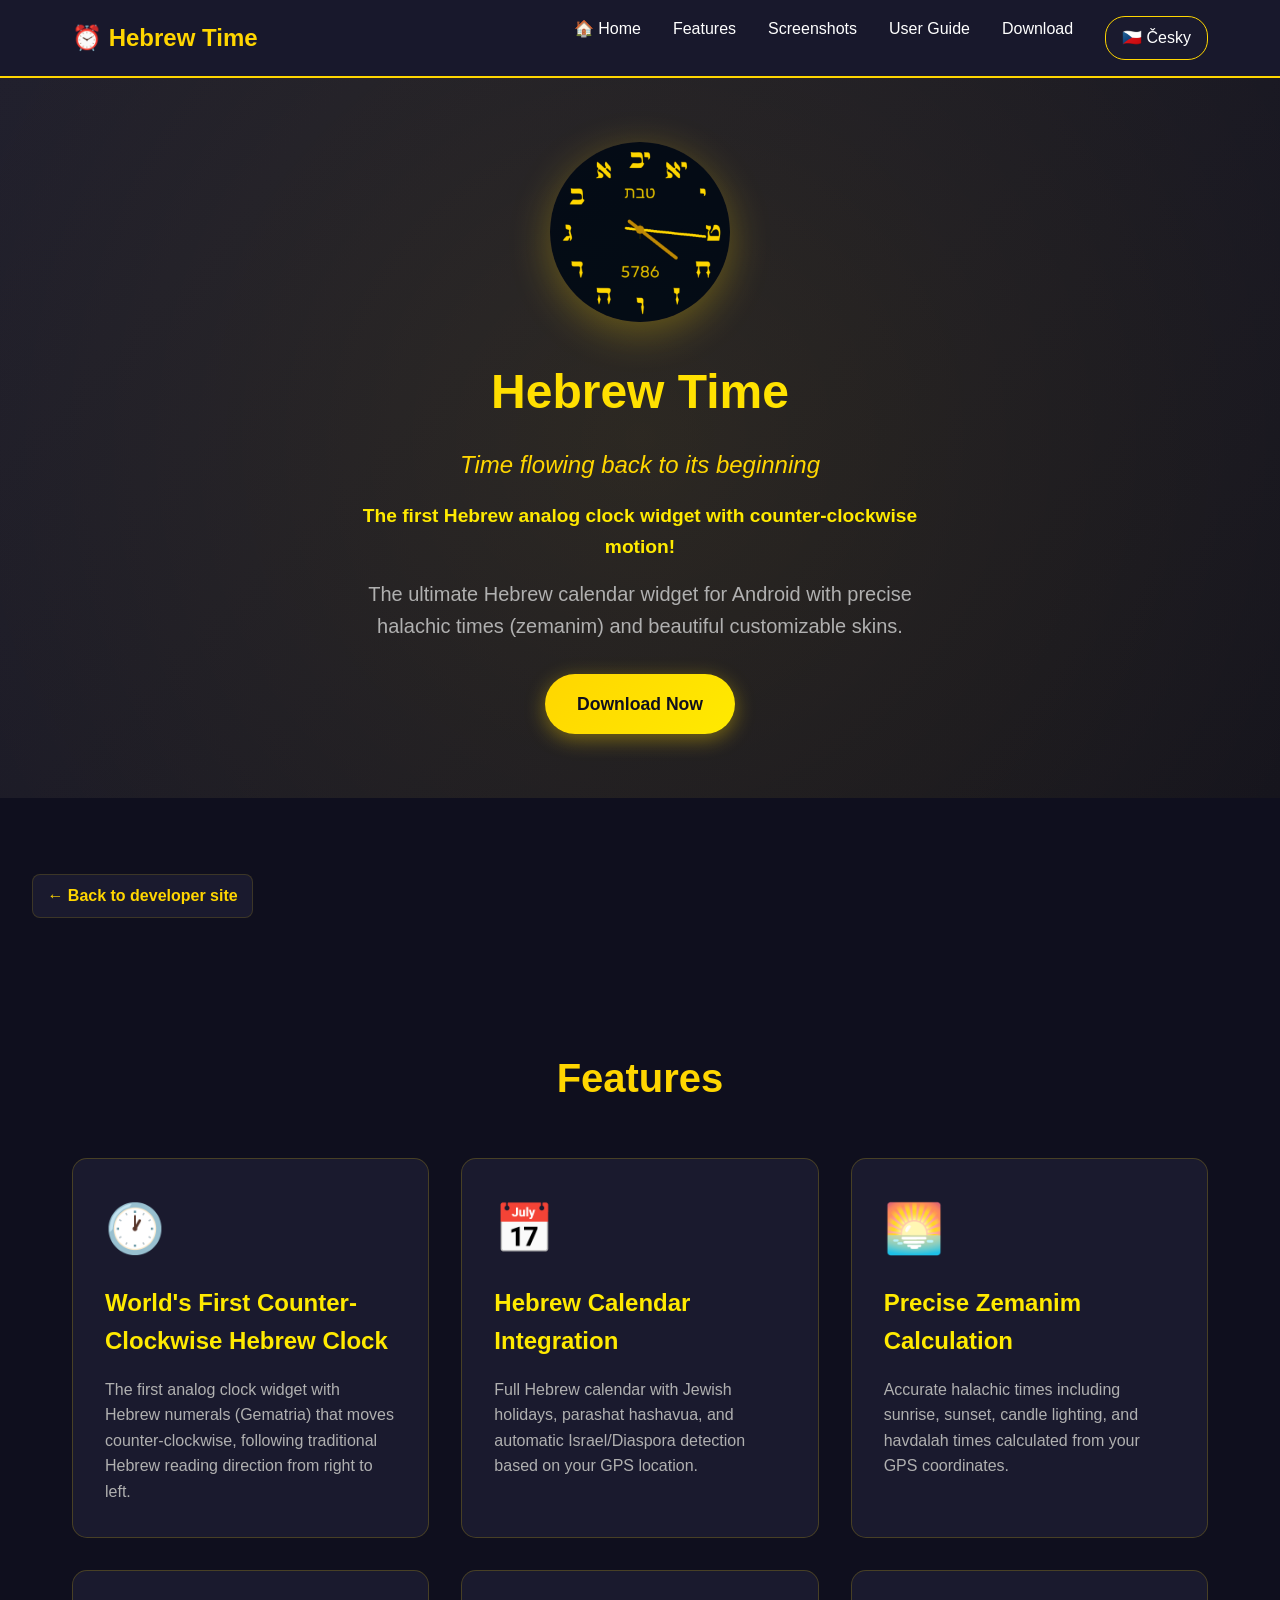
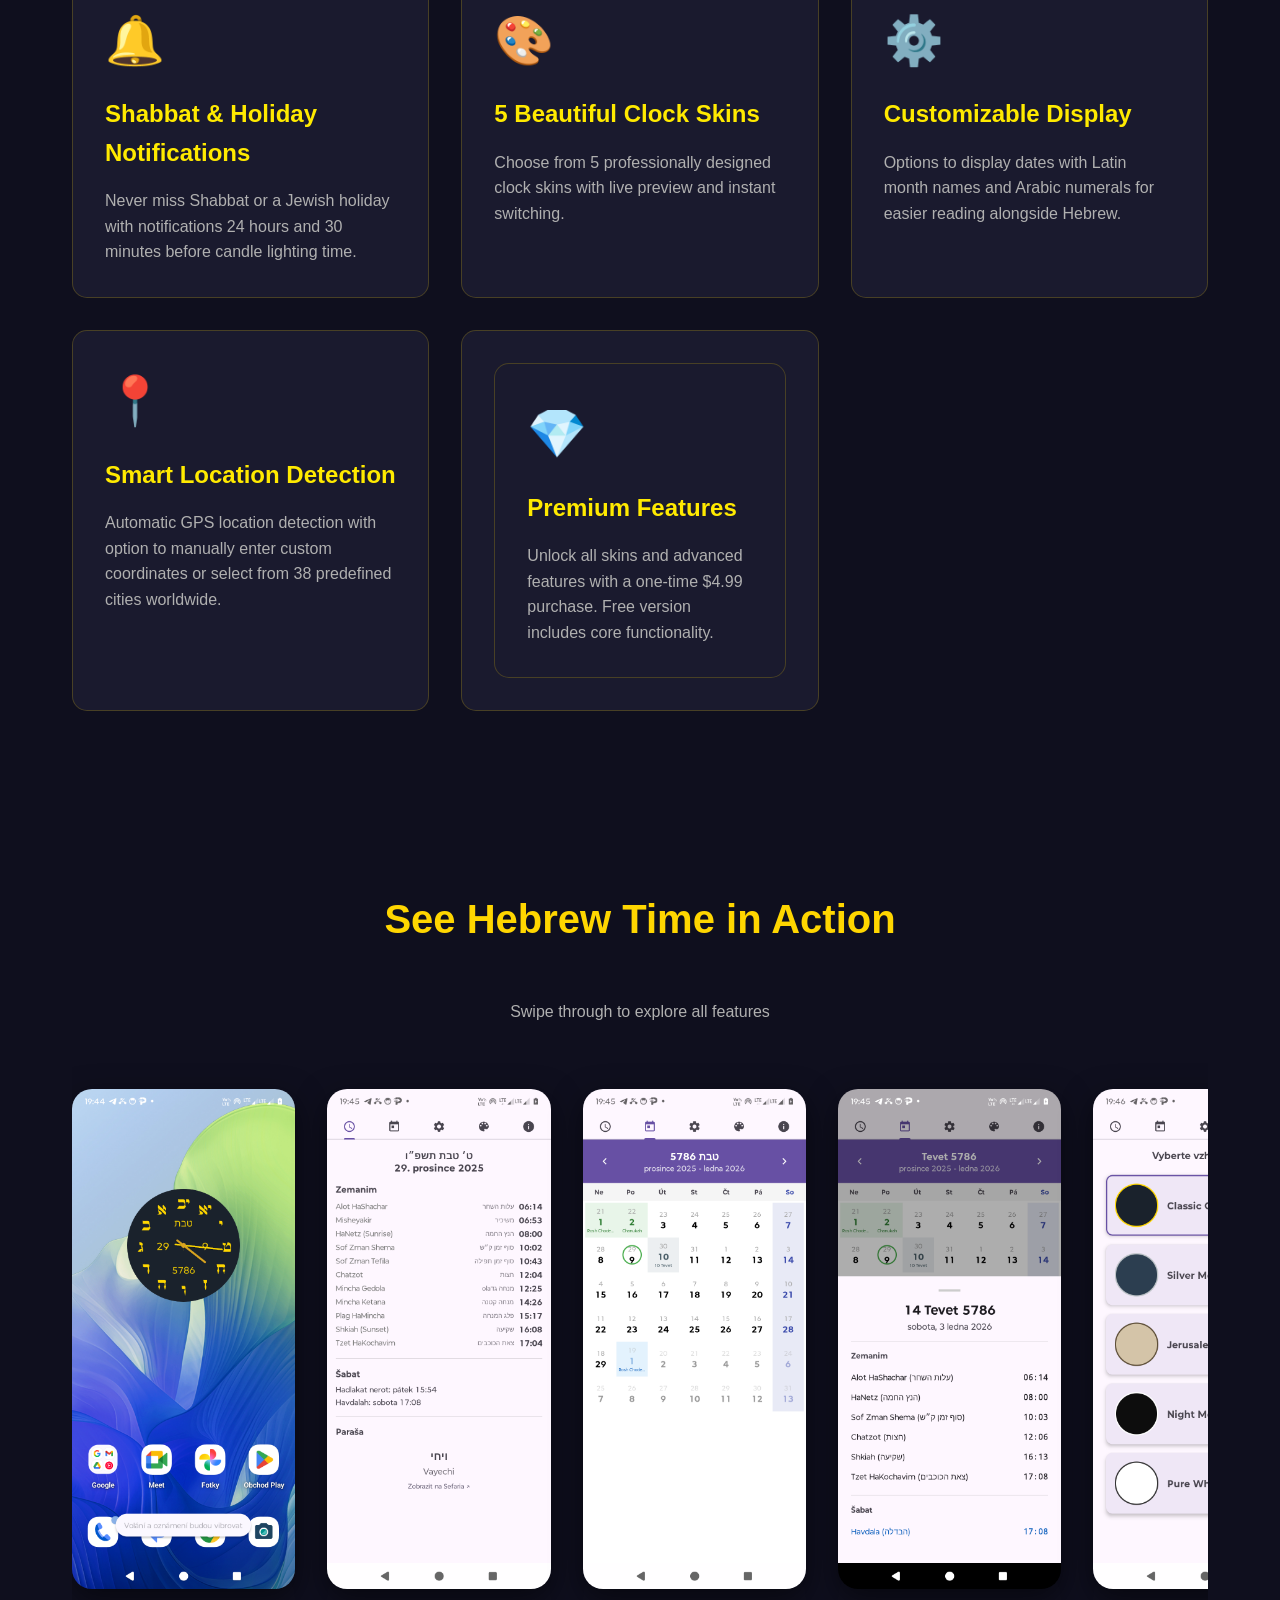
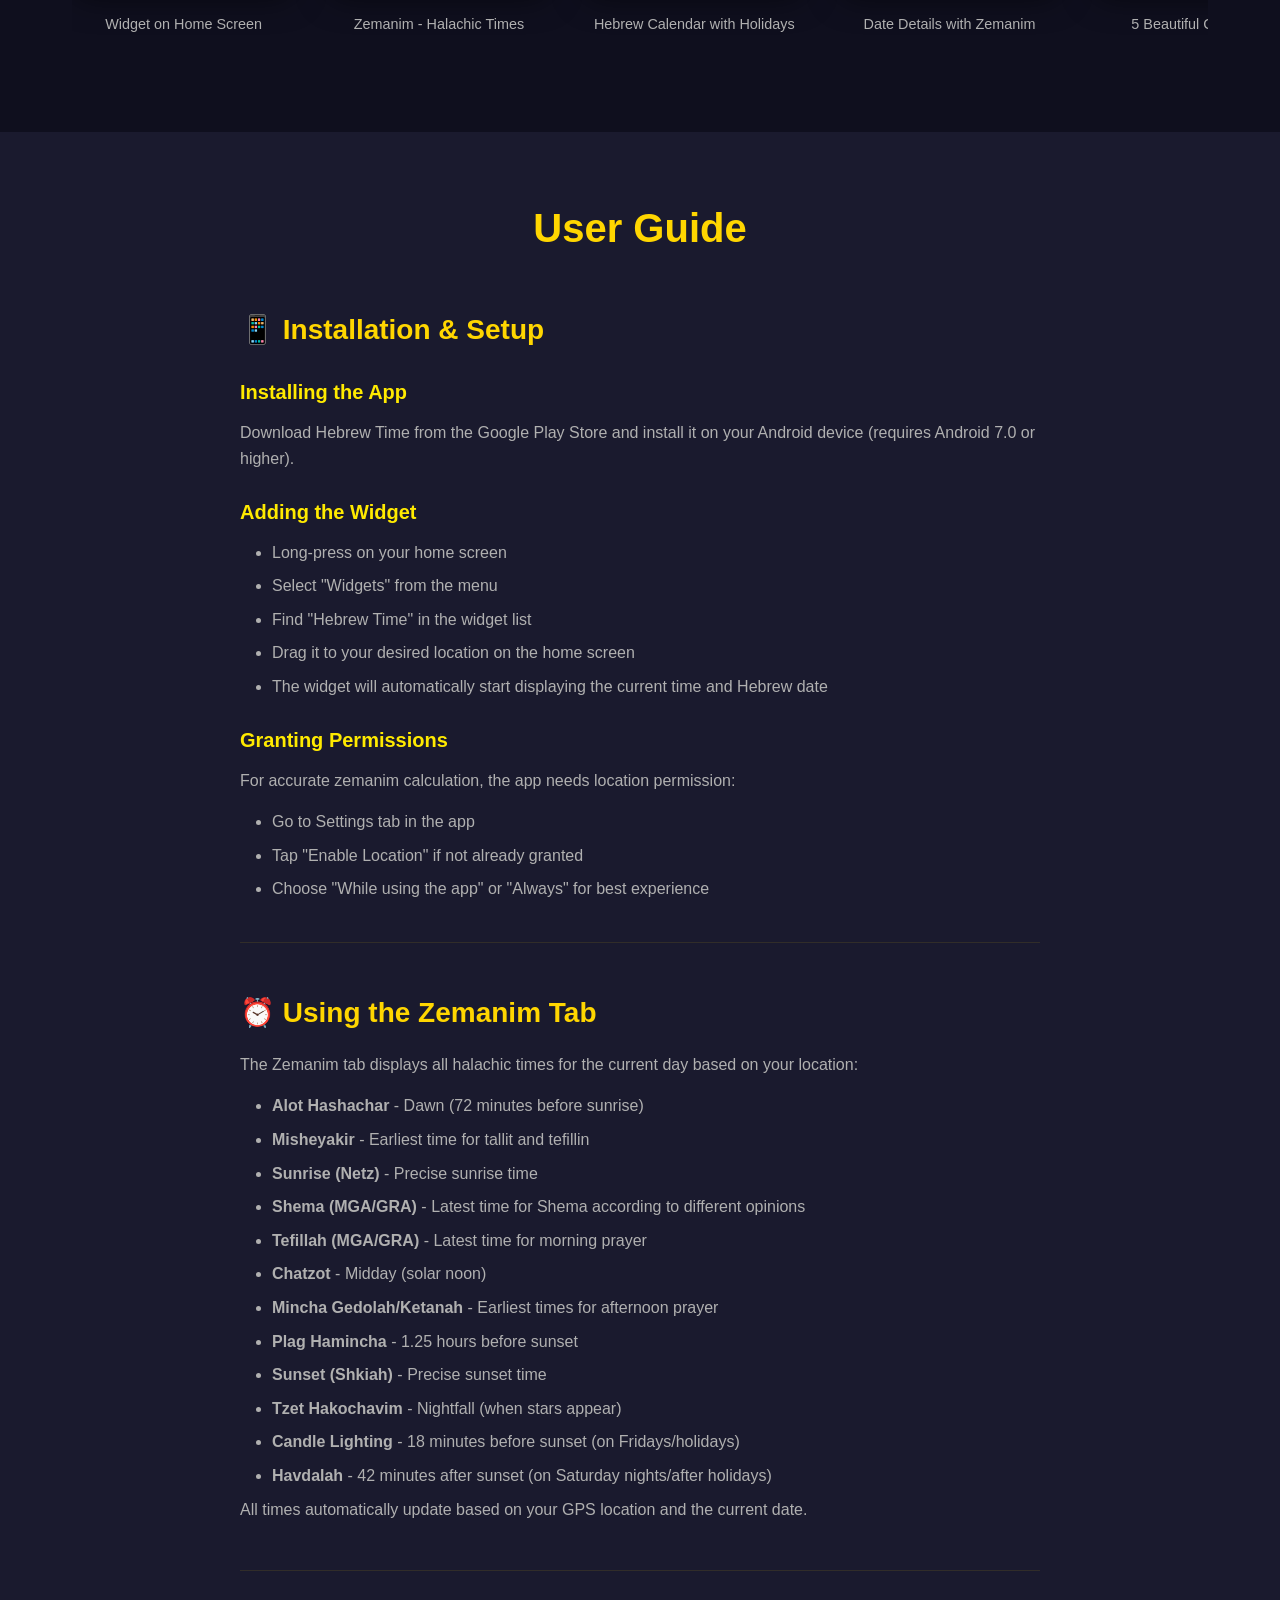
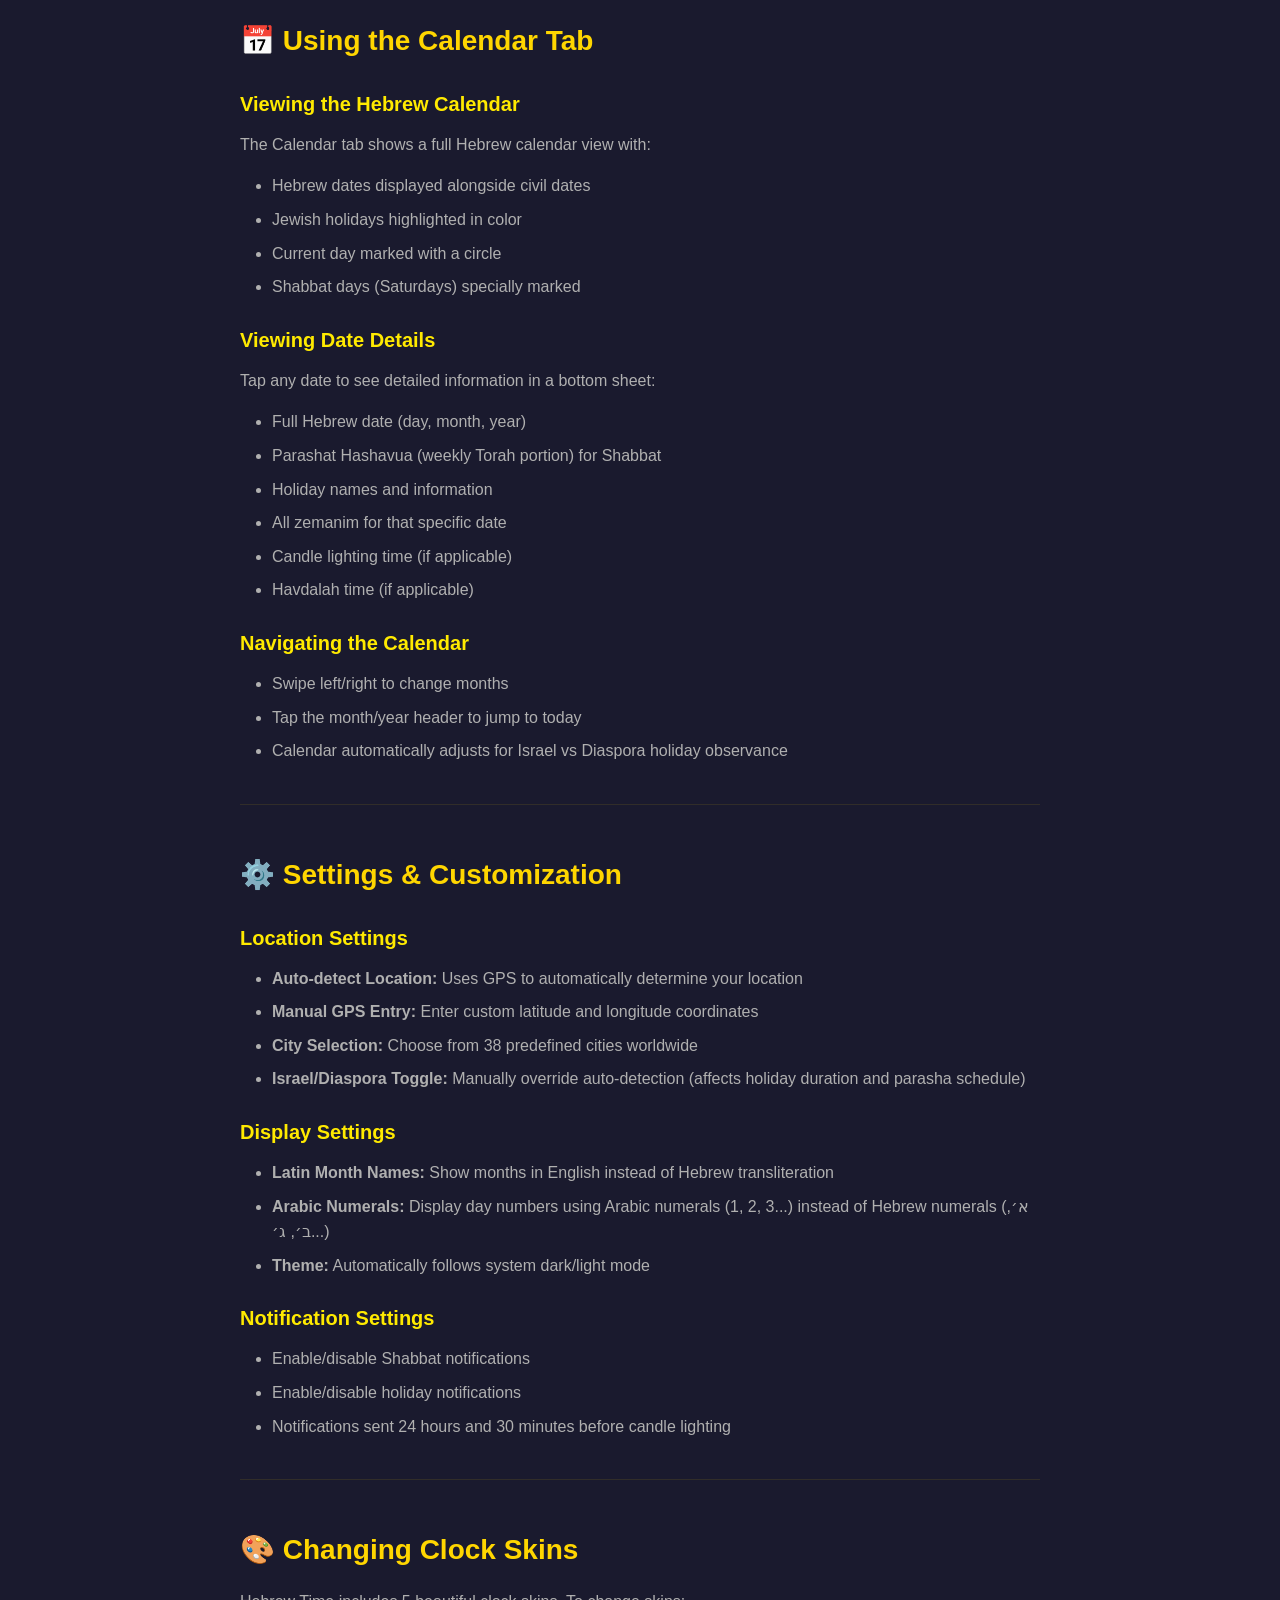
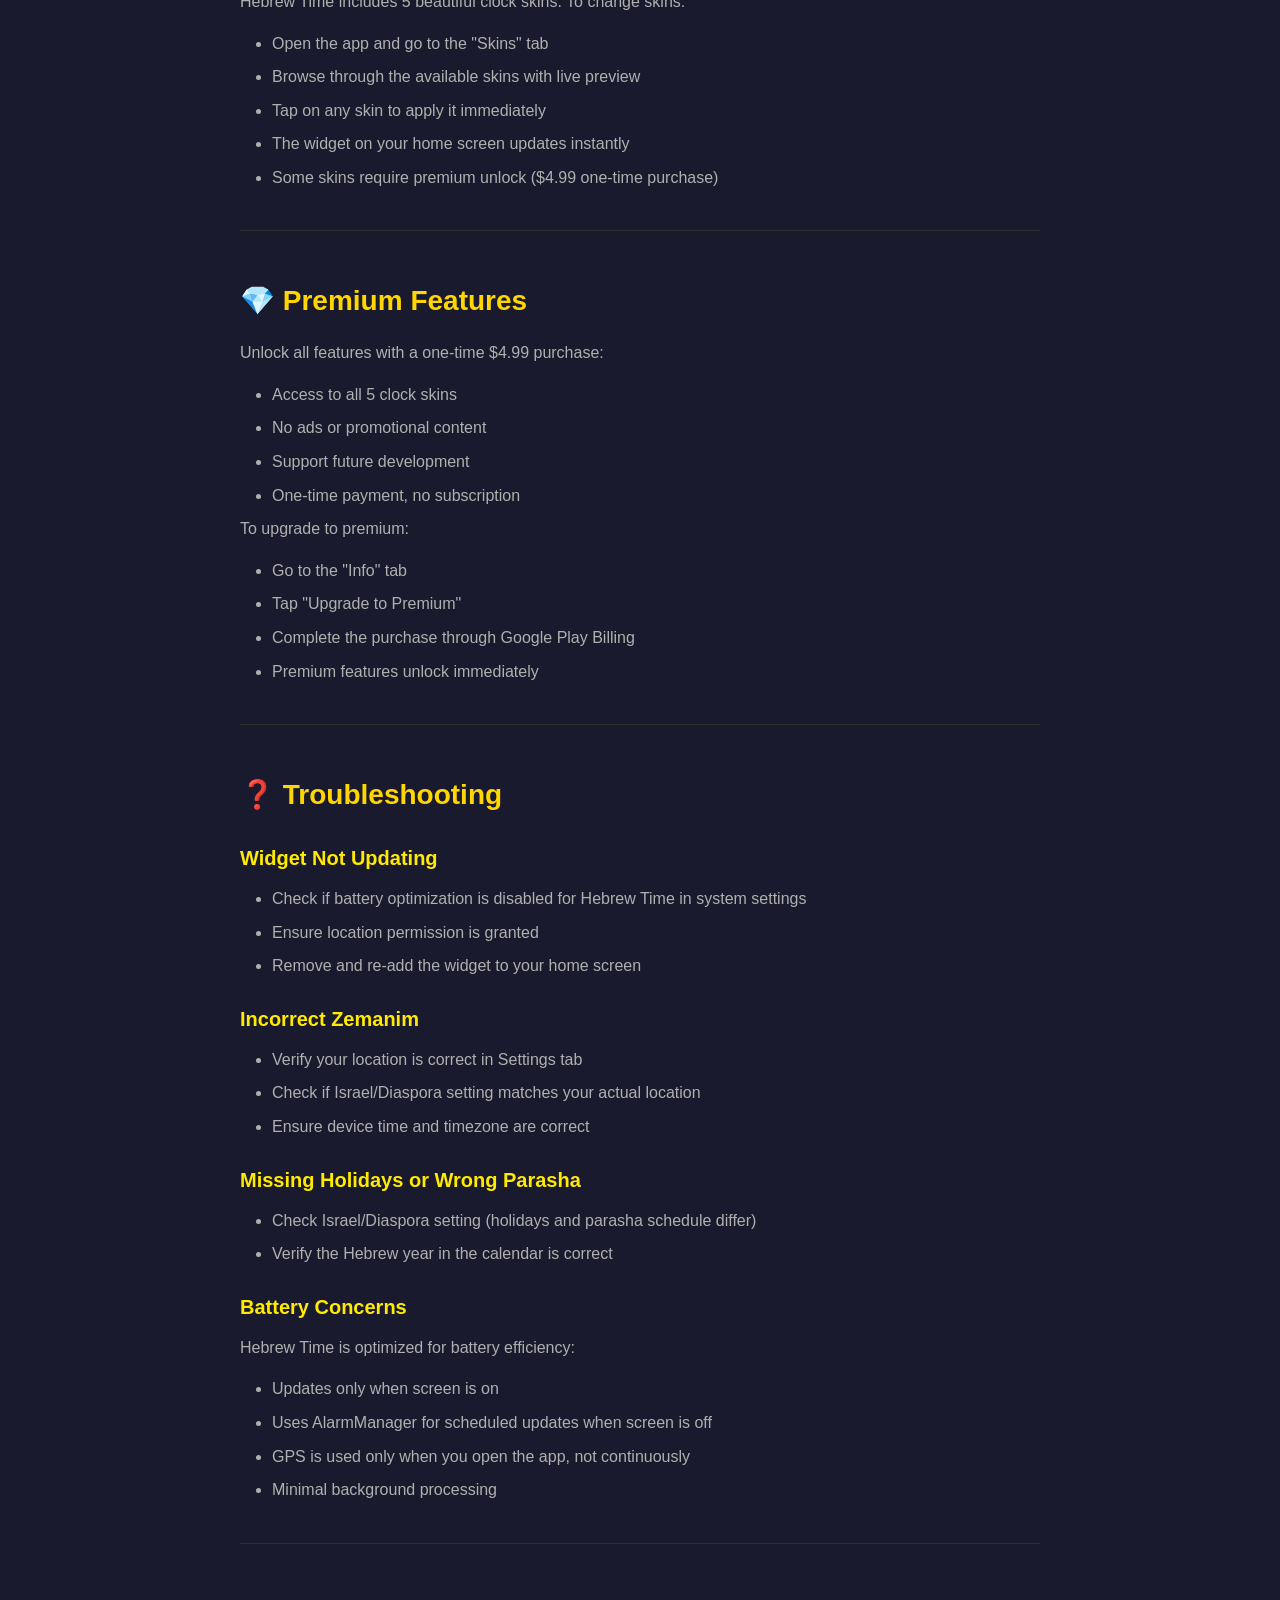
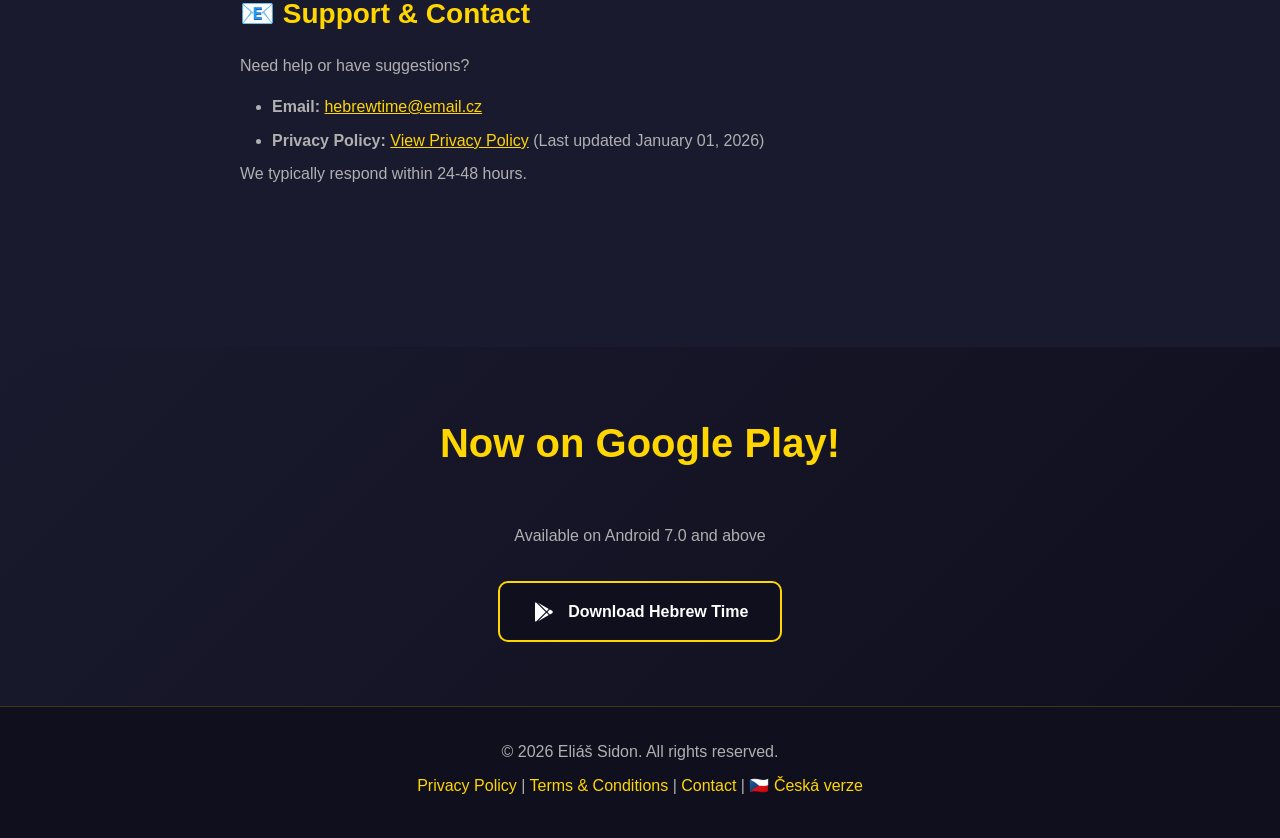
==== public/index.html @ 2c950325 "Přidána hlavní složka se stránkami a .gitignore a pročištěny soubory" ====
<!DOCTYPE html>
<html lang="en">

<head>
    <meta charset="UTF-8">
    <meta name="viewport" content="width=device-width, initial-scale=1.0">
    <meta name="description"
        content="Hebrew Time - An innovative Android widget with Hebrew calendar, analog clock with Hebrew numerals, and precise halachic times (zemanim)">
    <meta name="keywords"
        content="Hebrew calendar, Jewish calendar, zemanim, halachic times, Hebrew widget, Android, Shabbat times">
    <meta name="author" content="Eliáš Sidon">
    <title>Hebrew Time - Hebrew Calendar Widget for Android</title>
    <style>
        * {
            margin: 0;
            padding: 0;
            box-sizing: border-box;
        }

        :root {
            --primary-color: #FFD600;
            --secondary-color: #FFEA00;
            --dark-bg: #1a1a2e;
            --darker-bg: #0f0f1e;
            --text-light: #ffffff;
            --text-gray: #b0b0b0;
            --accent-blue: #4169E1;
        }

        body {
            font-family: -apple-system, BlinkMacSystemFont, 'Segoe UI', Roboto, Oxygen, Ubuntu, Cantarell, sans-serif;
            line-height: 1.6;
            color: var(--text-light);
            background: var(--darker-bg);
        }

        /* Navigation */
        nav {
            background: rgba(26, 26, 46, 0.95);
            backdrop-filter: blur(10px);
            padding: 1rem 2rem;
            position: sticky;
            top: 0;
            z-index: 100;
            border-bottom: 2px solid var(--primary-color);
        }

        nav .container {
            max-width: 1200px;
            margin: 0 auto;
            display: flex;
            justify-content: space-between;
            align-items: center;
        }

        nav .logo {
            font-size: 1.5rem;
            font-weight: bold;
            color: var(--primary-color);
        }

        nav .nav-links {
            display: flex;
            gap: 2rem;
            list-style: none;
        }

        nav a {
            color: var(--text-light);
            text-decoration: none;
            transition: color 0.3s;
        }

        nav a:hover {
            color: var(--primary-color);
        }

        /* Language Switcher */
        .lang-switch {
            background: var(--dark-bg);
            padding: 0.5rem 1rem;
            border-radius: 20px;
            border: 1px solid var(--primary-color);
        }

        /* Hero Section */
        .hero {
            background: linear-gradient(135deg, var(--dark-bg) 0%, var(--darker-bg) 100%);
            padding: 4rem 2rem;
            text-align: center;
            position: relative;
            overflow: hidden;
        }

        .hero::before {
            content: '';
            position: absolute;
            top: -50%;
            left: -50%;
            width: 200%;
            height: 200%;
            background: radial-gradient(circle, rgba(255, 214, 0, 0.1) 0%, transparent 70%);
            animation: rotate 20s linear infinite;
        }

        @keyframes rotate {
            from {
                transform: rotate(0deg);
            }

            to {
                transform: rotate(360deg);
            }
        }

        .hero .container {
            max-width: 1200px;
            margin: 0 auto;
            position: relative;
            z-index: 1;
        }

        .hero-icon {
            width: 180px;
            height: 180px;
            margin: 0 auto 2rem;
            border-radius: 50%;
            overflow: hidden;
            box-shadow: 0 10px 40px rgba(255, 214, 0, 0.3);
        }

        .hero-icon img {
            width: 100%;
            height: 100%;
            object-fit: cover;
        }

        .hero h1 {
            font-size: 3rem;
            margin-bottom: 1rem;
            background: linear-gradient(135deg, var(--primary-color), var(--secondary-color));
            -webkit-background-clip: text;
            -webkit-text-fill-color: transparent;
            background-clip: text;
        }

        .hero p {
            font-size: 1.25rem;
            color: var(--text-gray);
            margin-bottom: 2rem;
            max-width: 600px;
            margin-left: auto;
            margin-right: auto;
        }

        .cta-button {
            display: inline-block;
            background: linear-gradient(135deg, var(--primary-color), var(--secondary-color));
            color: var(--darker-bg);
            padding: 1rem 2rem;
            border-radius: 50px;
            text-decoration: none;
            font-weight: bold;
            font-size: 1.1rem;
            transition: transform 0.3s, box-shadow 0.3s;
            box-shadow: 0 5px 20px rgba(255, 214, 0, 0.4);
        }

        .back-link {
            display: inline-block;
            margin-top: 0.75rem;
            padding: 0.5rem 0.9rem;
            background: var(--dark-bg);
            color: var(--primary-color);
            border: 1px solid rgba(255,214,0,0.15);
            border-radius: 8px;
            text-decoration: none;
            font-weight: 600;
            transition: background-color 0.15s ease, transform 0.12s ease;
        }

        .back-link:hover {
            background: rgba(255,214,0,0.06);
            transform: translateY(-2px);
        }

        .cta-button:hover {
            transform: translateY(-2px);
            box-shadow: 0 8px 30px rgba(255, 214, 0, 0.6);
        }

        /* Container */
        .container {
            max-width: 1200px;
            margin: 0 auto;
            padding: 0 2rem;
        }

        /* Section */
        section {
            padding: 4rem 2rem;
        }

        section h2 {
            font-size: 2.5rem;
            text-align: center;
            margin-bottom: 3rem;
            color: var(--primary-color);
        }

        /* Features Grid */
        .features-grid {
            display: grid;
            grid-template-columns: repeat(auto-fit, minmax(300px, 1fr));
            gap: 2rem;
            margin-bottom: 3rem;
        }

        .feature-card {
            background: var(--dark-bg);
            padding: 2rem;
            border-radius: 15px;
            border: 1px solid rgba(255, 214, 0, 0.2);
            transition: transform 0.3s, box-shadow 0.3s;
        }

        .feature-card:hover {
            transform: translateY(-5px);
            box-shadow: 0 10px 30px rgba(255, 214, 0, 0.2);
        }

        .feature-icon {
            font-size: 3rem;
            margin-bottom: 1rem;
        }

        .feature-card h3 {
            font-size: 1.5rem;
            margin-bottom: 1rem;
            color: var(--secondary-color);
        }

        .feature-card p {
            color: var(--text-gray);
        }

        /* User Guide Section */
        .guide-section {
            background: var(--dark-bg);
        }

        .guide-content {
            max-width: 800px;
            margin: 0 auto;
        }

        .guide-item {
            margin-bottom: 3rem;
            padding-bottom: 2rem;
            border-bottom: 1px solid rgba(255, 214, 0, 0.1);
        }

        .guide-item:last-child {
            border-bottom: none;
        }

        .guide-item h3 {
            font-size: 1.75rem;
            margin-bottom: 1rem;
            color: var(--primary-color);
        }

        .guide-item h4 {
            font-size: 1.25rem;
            margin: 1.5rem 0 0.75rem;
            color: var(--secondary-color);
        }

        .guide-item p {
            color: var(--text-gray);
            margin-bottom: 1rem;
        }

        .guide-item ul {
            margin-left: 2rem;
            color: var(--text-gray);
        }

        .guide-item ul li {
            margin-bottom: 0.5rem;
        }

        .guide-item code {
            background: var(--darker-bg);
            padding: 0.2rem 0.5rem;
            border-radius: 5px;
            color: var(--secondary-color);
            font-family: 'Courier New', monospace;
        }

        /* Download Section */
        .download-section {
            background: linear-gradient(135deg, var(--dark-bg) 0%, var(--darker-bg) 100%);
            text-align: center;
        }

        .download-badges {
            display: flex;
            justify-content: center;
            gap: 1rem;
            flex-wrap: wrap;
        }

        .badge {
            display: inline-block;
            padding: 1rem 2rem;
            background: var(--darker-bg);
            border: 2px solid var(--primary-color);
            border-radius: 10px;
            color: var(--text-light);
            text-decoration: none;
            transition: all 0.3s;
            font-weight: bold;
        }

        .badge:hover {
            background: var(--primary-color);
            color: var(--darker-bg);
        }

        /* Footer */
        footer {
            background: var(--darker-bg);
            padding: 2rem;
            text-align: center;
            border-top: 1px solid rgba(255, 214, 0, 0.2);
        }

        footer p {
            color: var(--text-gray);
            margin-bottom: 0.5rem;
        }

        footer a {
            color: var(--primary-color);
            text-decoration: none;
        }

        footer a:hover {
            text-decoration: underline;
        }

        /* Screenshots Section */
        .screenshots-section {
            background: var(--darker-bg);
        }

        .screenshots-container {
            display: flex;
            overflow-x: auto;
            gap: 2rem;
            padding: 2rem 0;
            scroll-snap-type: x mandatory;
            -webkit-overflow-scrolling: touch;
            scrollbar-width: thin;
            scrollbar-color: var(--primary-color) var(--dark-bg);
        }

        .screenshots-container::-webkit-scrollbar {
            height: 8px;
        }

        .screenshots-container::-webkit-scrollbar-track {
            background: var(--dark-bg);
            border-radius: 10px;
        }

        .screenshots-container::-webkit-scrollbar-thumb {
            background: var(--primary-color);
            border-radius: 10px;
        }

        .screenshot-item {
            flex: 0 0 auto;
            scroll-snap-align: center;
            text-align: center;
        }

        .screenshot-item img {
            height: 500px;
            width: auto;
            border-radius: 20px;
            box-shadow: 0 10px 30px rgba(0, 0, 0, 0.5);
            transition: transform 0.3s;
        }

        .screenshot-item img:hover {
            transform: scale(1.05);
        }

        .screenshot-caption {
            margin-top: 1rem;
            color: var(--text-gray);
            font-size: 0.9rem;
        }

        /* Mobile Menu */
        .mobile-menu-toggle {
            display: none;
            background: none;
            border: none;
            color: var(--text-light);
            font-size: 1.5rem;
            cursor: pointer;
            padding: 0.5rem;
        }

        .mobile-menu-toggle:hover {
            color: var(--primary-color);
        }

        /* Responsive */
        @media (max-width: 968px) {
            nav .container {
                flex-wrap: wrap;
            }

            nav .nav-links {
                display: none;
                width: 100%;
                flex-direction: column;
                gap: 0.5rem;
                padding: 1rem 0;
                text-align: center;
            }

            nav .nav-links.active {
                display: flex;
            }

            .mobile-menu-toggle {
                display: block;
            }

            .lang-switch {
                margin-left: auto;
            }
        }

        @media (max-width: 768px) {
            nav {
                padding: 1rem;
            }

            .hero {
                padding: 3rem 1rem;
            }

            .hero h1 {
                font-size: 2rem;
            }

            .hero p {
                font-size: 1rem;
            }

            .hero p.slogan {
                font-size: 1.2rem;
            }

            .hero-icon {
                width: 120px;
                height: 120px;
            }

            section {
                padding: 3rem 1rem;
            }

            section h2 {
                font-size: 1.75rem;
            }

            .features-grid {
                grid-template-columns: 1fr;
                gap: 1.5rem;
            }

            .screenshot-item img {
                height: 350px;
            }

            .guide-item h3 {
                font-size: 1.5rem;
            }

            .guide-item h4 {
                font-size: 1.1rem;
            }

            .container {
                padding: 0 1rem;
            }
        }

        @media (max-width: 480px) {
            .hero h1 {
                font-size: 1.75rem;
            }

            .hero p.slogan {
                font-size: 1rem;
            }

            section h2 {
                font-size: 1.5rem;
            }

            .screenshot-item img {
                height: 300px;
            }

            .cta-button {
                padding: 0.875rem 1.5rem;
                font-size: 1rem;
            }

            .feature-icon {
                font-size: 2.5rem;
            }

            nav .logo {
                font-size: 1.25rem;
            }
        }
    </style>
</head>

<body>
    <!-- Navigation -->
    <nav>
        <div class="container">
            <div class="logo">⏰ Hebrew Time</div>
            <button class="mobile-menu-toggle" aria-label="Toggle menu">☰</button>
            <ul class="nav-links" id="navLinks">
                <li><a href="index.html">🏠 Home</a></li>
                <li><a href="#features">Features</a></li>
                <li><a href="#screenshots">Screenshots</a></li>
                <li><a href="#guide">User Guide</a></li>
                <li><a href="#download">Download</a></li>
                <li class="lang-switch"><a href="index-cs.html">🇨🇿 Česky</a></li>
            </ul>
        </div>
    </nav>

    <!-- Hero Section -->
    <section class="hero">
        <div class="container">
            <div class="hero-icon">
                <img src="assets/logo.png" alt="Hebrew Time Logo">
            </div>
            <h1>Hebrew Time</h1>
            <p class="slogan"
                style="font-size: 1.5rem; font-style: italic; color: var(--primary-color); margin-bottom: 1rem;">Time
                flowing back to its beginning</p>
            <p style="font-size: 1.2rem; font-weight: bold; color: var(--secondary-color); margin-bottom: 1rem;">The
                first Hebrew analog clock widget with counter-clockwise motion!</p>
            <p>The ultimate Hebrew calendar widget for Android with precise halachic times (zemanim) and beautiful
                customizable skins.</p>
            <a href="#download" class="cta-button">Download Now</a>
        </div>
    </section>
    <section>
        <div>
            <a href="https://szidon.com?lang=en" class="back-link">← Back to developer site</a>
        </div>
    </section>
    <!-- Features Section -->
    <section id="features">
        <div class="container">
            <h2>Features</h2>
            <div class="features-grid">
                <div class="feature-card">
                    <div class="feature-icon">🕐</div>
                    <h3>World's First Counter-Clockwise Hebrew Clock</h3>
                    <p>The first analog clock widget with Hebrew numerals (Gematria) that moves counter-clockwise,
                        following traditional Hebrew reading direction from right to left.</p>
                </div>

                <div class="feature-card">
                    <div class="feature-icon">📅</div>
                    <h3>Hebrew Calendar Integration</h3>
                    <p>Full Hebrew calendar with Jewish holidays, parashat hashavua, and automatic Israel/Diaspora
                        detection based on your GPS location.</p>
                </div>

                <div class="feature-card">
                    <div class="feature-icon">🌅</div>
                    <h3>Precise Zemanim Calculation</h3>
                    <p>Accurate halachic times including sunrise, sunset, candle lighting, and havdalah times calculated
                        from your GPS coordinates.</p>
                </div>

                <div class="feature-card">
                    <div class="feature-icon">🔔</div>
                    <h3>Shabbat & Holiday Notifications</h3>
                    <p>Never miss Shabbat or a Jewish holiday with notifications 24 hours and 30 minutes before candle
                        lighting time.</p>
                </div>

                <div class="feature-card">
                    <div class="feature-icon">🎨</div>
                    <h3>5 Beautiful Clock Skins</h3>
                    <p>Choose from 5 professionally designed clock skins with live preview and instant switching.</p>
                </div>

                <div class="feature-card">
                    <div class="feature-icon">⚙️</div>
                    <h3>Customizable Display</h3>
                    <p>Options to display dates with Latin month names and Arabic numerals for easier reading alongside
                        Hebrew.</p>
                </div>

                <div class="feature-card">
                    <div class="feature-icon">📍</div>
                    <h3>Smart Location Detection</h3>
                    <p>Automatic GPS location detection with option to manually enter custom coordinates or select from
                        38 predefined cities worldwide.</p>
                </div>

                <div class="feature-card">
                    <div class="feature-card">
                        <div class="feature-icon">💎</div>
                        <h3>Premium Features</h3>
                        <p>Unlock all skins and advanced features with a one-time $4.99 purchase. Free version includes
                            core functionality.</p>
                    </div>
                </div>
            </div>
    </section>

    <!-- Screenshots Section -->
    <section id="screenshots" class="screenshots-section">
        <div class="container">
            <h2>See Hebrew Time in Action</h2>
            <p style="text-align: center; color: var(--text-gray); margin-bottom: 2rem;">Swipe through to explore all
                features</p>
            <div class="screenshots-container">
                <div class="screenshot-item">
                    <img src="assets/hebrewtime/Screenshot_20251229-194459.png" alt="Hebrew Time Widget on Home Screen">
                    <p class="screenshot-caption">Widget on Home Screen</p>
                </div>
                <div class="screenshot-item">
                    <img src="assets/hebrewtime/Screenshot_20251229-194509.png" alt="Zemanim - Halachic Times">
                    <p class="screenshot-caption">Zemanim - Halachic Times</p>
                </div>
                <div class="screenshot-item">
                    <img src="assets/hebrewtime/Screenshot_20251229-194522.png" alt="Hebrew Calendar with Holidays">
                    <p class="screenshot-caption">Hebrew Calendar with Holidays</p>
                </div>
                <div class="screenshot-item">
                    <img src="assets/hebrewtime/Screenshot_20251229-194552.png" alt="Calendar Date Details">
                    <p class="screenshot-caption">Date Details with Zemanim</p>
                </div>
                <div class="screenshot-item">
                    <img src="assets/hebrewtime/Screenshot_20251229-194610.png" alt="5 Clock Skins to Choose From">
                    <p class="screenshot-caption">5 Beautiful Clock Skins</p>
                </div>
                <div class="screenshot-item">
                    <img src="assets/hebrewtime/Screenshot_20251229-194818.png" alt="Hebrew Time Widget Display">
                    <p class="screenshot-caption">Counter-Clockwise Hebrew Clock</p>
                </div>
            </div>
        </div>
    </section>

    <!-- User Guide Section -->
    <section id="guide" class="guide-section">
        <div class="container">
            <h2>User Guide</h2>
            <div class="guide-content">

                <div class="guide-item">
                    <h3>📱 Installation & Setup</h3>
                    <h4>Installing the App</h4>
                    <p>Download Hebrew Time from the Google Play Store and install it on your Android device (requires
                        Android 7.0 or higher).</p>

                    <h4>Adding the Widget</h4>
                    <ul>
                        <li>Long-press on your home screen</li>
                        <li>Select "Widgets" from the menu</li>
                        <li>Find "Hebrew Time" in the widget list</li>
                        <li>Drag it to your desired location on the home screen</li>
                        <li>The widget will automatically start displaying the current time and Hebrew date</li>
                    </ul>

                    <h4>Granting Permissions</h4>
                    <p>For accurate zemanim calculation, the app needs location permission:</p>
                    <ul>
                        <li>Go to Settings tab in the app</li>
                        <li>Tap "Enable Location" if not already granted</li>
                        <li>Choose "While using the app" or "Always" for best experience</li>
                    </ul>
                </div>

                <div class="guide-item">
                    <h3>⏰ Using the Zemanim Tab</h3>
                    <p>The Zemanim tab displays all halachic times for the current day based on your location:</p>
                    <ul>
                        <li><strong>Alot Hashachar</strong> - Dawn (72 minutes before sunrise)</li>
                        <li><strong>Misheyakir</strong> - Earliest time for tallit and tefillin</li>
                        <li><strong>Sunrise (Netz)</strong> - Precise sunrise time</li>
                        <li><strong>Shema (MGA/GRA)</strong> - Latest time for Shema according to different opinions
                        </li>
                        <li><strong>Tefillah (MGA/GRA)</strong> - Latest time for morning prayer</li>
                        <li><strong>Chatzot</strong> - Midday (solar noon)</li>
                        <li><strong>Mincha Gedolah/Ketanah</strong> - Earliest times for afternoon prayer</li>
                        <li><strong>Plag Hamincha</strong> - 1.25 hours before sunset</li>
                        <li><strong>Sunset (Shkiah)</strong> - Precise sunset time</li>
                        <li><strong>Tzet Hakochavim</strong> - Nightfall (when stars appear)</li>
                        <li><strong>Candle Lighting</strong> - 18 minutes before sunset (on Fridays/holidays)</li>
                        <li><strong>Havdalah</strong> - 42 minutes after sunset (on Saturday nights/after holidays)</li>
                    </ul>
                    <p>All times automatically update based on your GPS location and the current date.</p>
                </div>

                <div class="guide-item">
                    <h3>📅 Using the Calendar Tab</h3>
                    <h4>Viewing the Hebrew Calendar</h4>
                    <p>The Calendar tab shows a full Hebrew calendar view with:</p>
                    <ul>
                        <li>Hebrew dates displayed alongside civil dates</li>
                        <li>Jewish holidays highlighted in color</li>
                        <li>Current day marked with a circle</li>
                        <li>Shabbat days (Saturdays) specially marked</li>
                    </ul>

                    <h4>Viewing Date Details</h4>
                    <p>Tap any date to see detailed information in a bottom sheet:</p>
                    <ul>
                        <li>Full Hebrew date (day, month, year)</li>
                        <li>Parashat Hashavua (weekly Torah portion) for Shabbat</li>
                        <li>Holiday names and information</li>
                        <li>All zemanim for that specific date</li>
                        <li>Candle lighting time (if applicable)</li>
                        <li>Havdalah time (if applicable)</li>
                    </ul>

                    <h4>Navigating the Calendar</h4>
                    <ul>
                        <li>Swipe left/right to change months</li>
                        <li>Tap the month/year header to jump to today</li>
                        <li>Calendar automatically adjusts for Israel vs Diaspora holiday observance</li>
                    </ul>
                </div>

                <div class="guide-item">
                    <h3>⚙️ Settings & Customization</h3>
                    <h4>Location Settings</h4>
                    <ul>
                        <li><strong>Auto-detect Location:</strong> Uses GPS to automatically determine your location
                        </li>
                        <li><strong>Manual GPS Entry:</strong> Enter custom latitude and longitude coordinates</li>
                        <li><strong>City Selection:</strong> Choose from 38 predefined cities worldwide</li>
                        <li><strong>Israel/Diaspora Toggle:</strong> Manually override auto-detection (affects holiday
                            duration and parasha schedule)</li>
                    </ul>

                    <h4>Display Settings</h4>
                    <ul>
                        <li><strong>Latin Month Names:</strong> Show months in English instead of Hebrew transliteration
                        </li>
                        <li><strong>Arabic Numerals:</strong> Display day numbers using Arabic numerals (1, 2, 3...)
                            instead of Hebrew numerals (א׳, ב׳, ג׳...)</li>
                        <li><strong>Theme:</strong> Automatically follows system dark/light mode</li>
                    </ul>

                    <h4>Notification Settings</h4>
                    <ul>
                        <li>Enable/disable Shabbat notifications</li>
                        <li>Enable/disable holiday notifications</li>
                        <li>Notifications sent 24 hours and 30 minutes before candle lighting</li>
                    </ul>
                </div>

                <div class="guide-item">
                    <h3>🎨 Changing Clock Skins</h3>
                    <p>Hebrew Time includes 5 beautiful clock skins. To change skins:</p>
                    <ul>
                        <li>Open the app and go to the "Skins" tab</li>
                        <li>Browse through the available skins with live preview</li>
                        <li>Tap on any skin to apply it immediately</li>
                        <li>The widget on your home screen updates instantly</li>
                        <li>Some skins require premium unlock ($4.99 one-time purchase)</li>
                    </ul>
                </div>

                <div class="guide-item">
                    <h3>💎 Premium Features</h3>
                    <p>Unlock all features with a one-time $4.99 purchase:</p>
                    <ul>
                        <li>Access to all 5 clock skins</li>
                        <li>No ads or promotional content</li>
                        <li>Support future development</li>
                        <li>One-time payment, no subscription</li>
                    </ul>
                    <p>To upgrade to premium:</p>
                    <ul>
                        <li>Go to the "Info" tab</li>
                        <li>Tap "Upgrade to Premium"</li>
                        <li>Complete the purchase through Google Play Billing</li>
                        <li>Premium features unlock immediately</li>
                    </ul>
                </div>

                <div class="guide-item">
                    <h3>❓ Troubleshooting</h3>
                    <h4>Widget Not Updating</h4>
                    <ul>
                        <li>Check if battery optimization is disabled for Hebrew Time in system settings</li>
                        <li>Ensure location permission is granted</li>
                        <li>Remove and re-add the widget to your home screen</li>
                    </ul>

                    <h4>Incorrect Zemanim</h4>
                    <ul>
                        <li>Verify your location is correct in Settings tab</li>
                        <li>Check if Israel/Diaspora setting matches your actual location</li>
                        <li>Ensure device time and timezone are correct</li>
                    </ul>

                    <h4>Missing Holidays or Wrong Parasha</h4>
                    <ul>
                        <li>Check Israel/Diaspora setting (holidays and parasha schedule differ)</li>
                        <li>Verify the Hebrew year in the calendar is correct</li>
                    </ul>

                    <h4>Battery Concerns</h4>
                    <p>Hebrew Time is optimized for battery efficiency:</p>
                    <ul>
                        <li>Updates only when screen is on</li>
                        <li>Uses AlarmManager for scheduled updates when screen is off</li>
                        <li>GPS is used only when you open the app, not continuously</li>
                        <li>Minimal background processing</li>
                    </ul>
                </div>

                <div class="guide-item">
                    <h3>📧 Support & Contact</h3>
                    <p>Need help or have suggestions?</p>
                    <ul>
                        <li><strong>Email:</strong> <a href="mailto:hebrewtime@email.cz"
                                style="color: var(--primary-color);">hebrewtime@email.cz</a></li>
                        <li><strong>Privacy Policy:</strong> <a href="privacy-policy.html"
                                style="color: var(--primary-color);">View Privacy Policy</a> (Last updated January 01,
                            2026)</li>
                    </ul>
                    <p>We typically respond within 24-48 hours.</p>
                </div>
            </div>
        </div>
    </section>

    <!-- Download Section -->
    <section id="download" class="download-section">
        <div class="container">
            <h2>Now on Google Play!</h2>
            <p style="color: var(--text-gray); margin-bottom: 2rem;">Available on Android 7.0 and above</p>
            <div class="download-badges">
                <a href="https://play.google.com/store/apps/details?id=com.hebrewtime.app" class="badge">
                    <svg width="24" height="24" style="vertical-align: middle; margin-right: 8px;" viewBox="0 0 24 24"
                        fill="currentColor">
                        <path
                            d="M3,20.5V3.5C3,2.91 3.34,2.39 3.84,2.15L13.69,12L3.84,21.85C3.34,21.6 3,21.09 3,20.5M16.81,15.12L6.05,21.34L14.54,12.85L16.81,15.12M20.16,10.81C20.5,11.08 20.75,11.5 20.75,12C20.75,12.5 20.53,12.9 20.18,13.18L17.89,14.5L15.39,12L17.89,9.5L20.16,10.81M6.05,2.66L16.81,8.88L14.54,11.15L6.05,2.66Z" />
                    </svg>
                    Download Hebrew Time
                </a>
            </div>
        </div>
    </section>

    <!-- Footer -->
    <footer>
        <div class="container">
            <p>&copy; 2026 Eliáš Sidon. All rights reserved.</p>
            <p>
                <a href="privacy-policy.html">Privacy Policy</a> |
                <a href="terms-and-conditions.html">Terms & Conditions</a> |
                <a href="mailto:hebrewtime@email.cz">Contact</a> |
                <a href="index-cs.html">🇨🇿 Česká verze</a>
            </p>
        </div>
    </footer>

    <script>
        // Mobile menu toggle
        const mobileMenuToggle = document.querySelector('.mobile-menu-toggle');
        const navLinks = document.getElementById('navLinks');

        mobileMenuToggle.addEventListener('click', () => {
            navLinks.classList.toggle('active');
        });

        // Close mobile menu when clicking on a link
        const menuLinks = navLinks.querySelectorAll('a');
        menuLinks.forEach(link => {
            link.addEventListener('click', () => {
                navLinks.classList.remove('active');
            });
        });

        // Close mobile menu when clicking outside
        document.addEventListener('click', (e) => {
            if (!e.target.closest('nav')) {
                navLinks.classList.remove('active');
            }
        });
    </script>
</body>

</html>
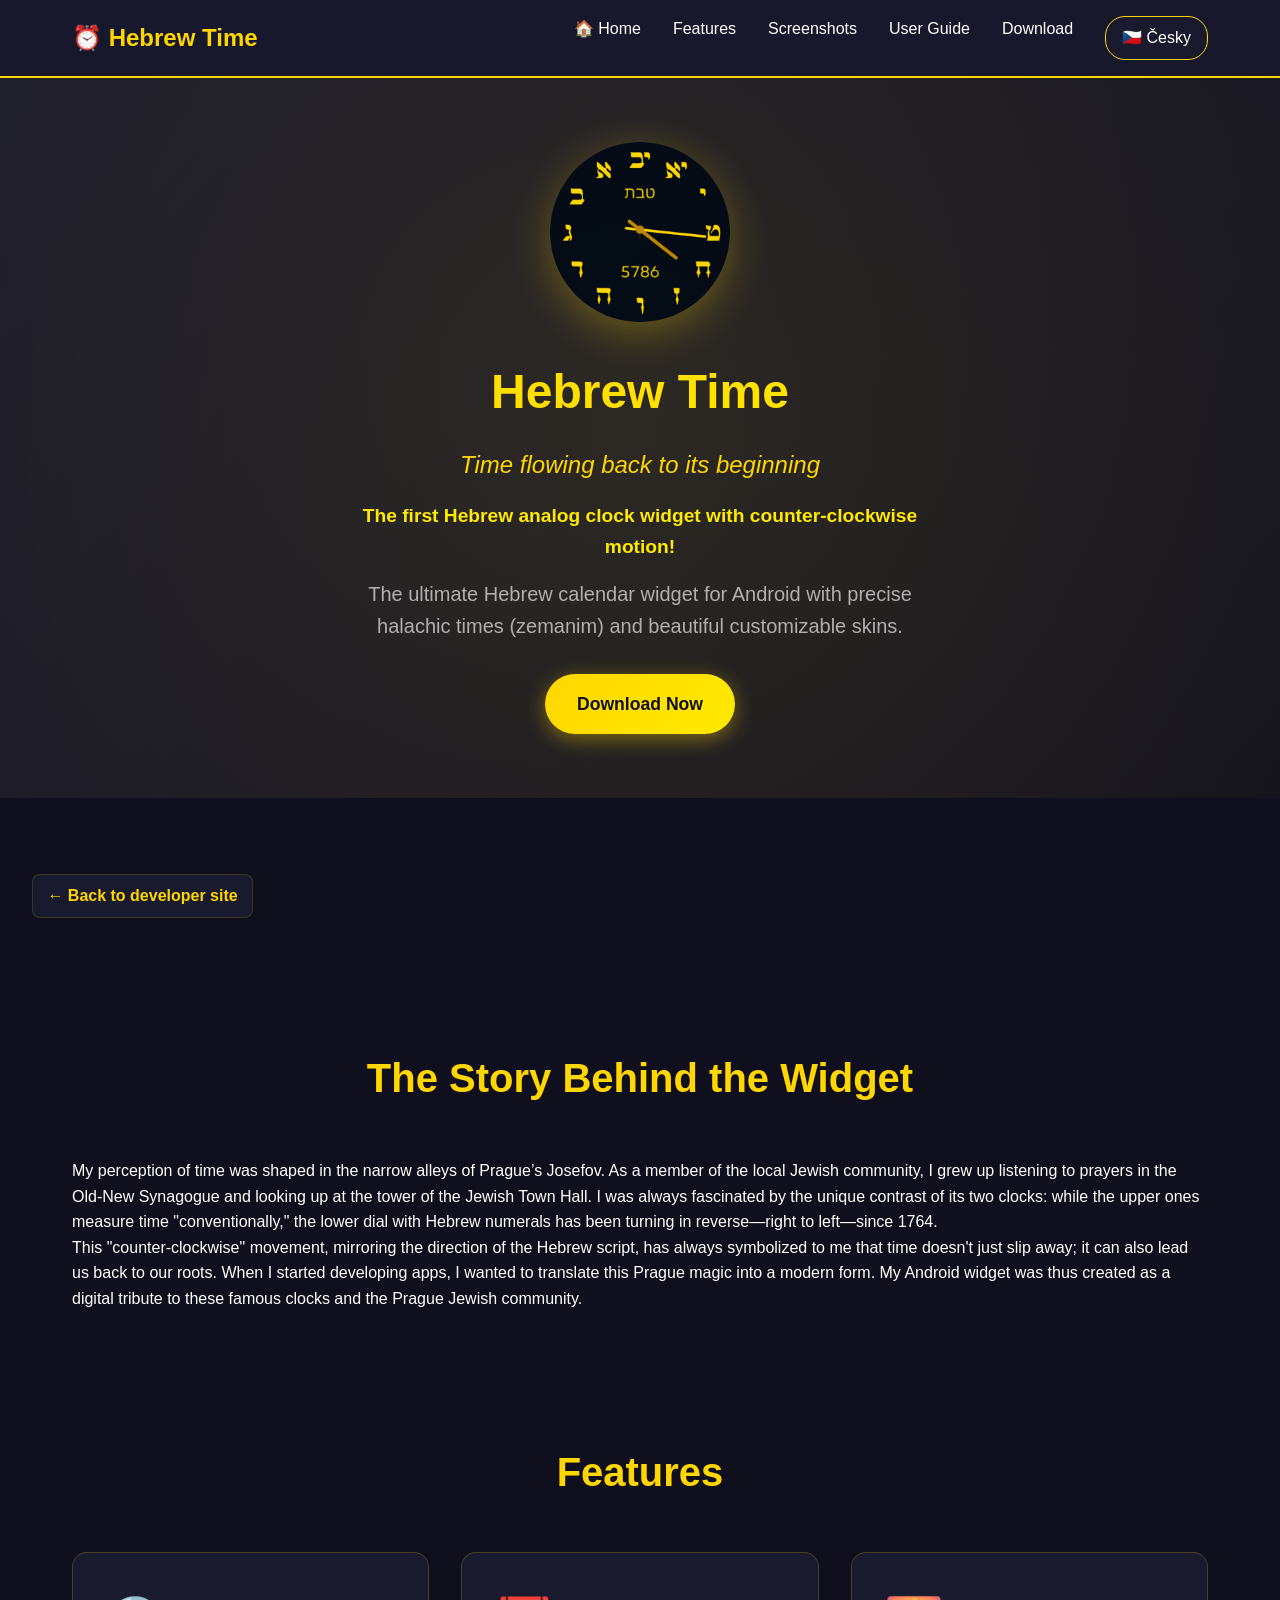
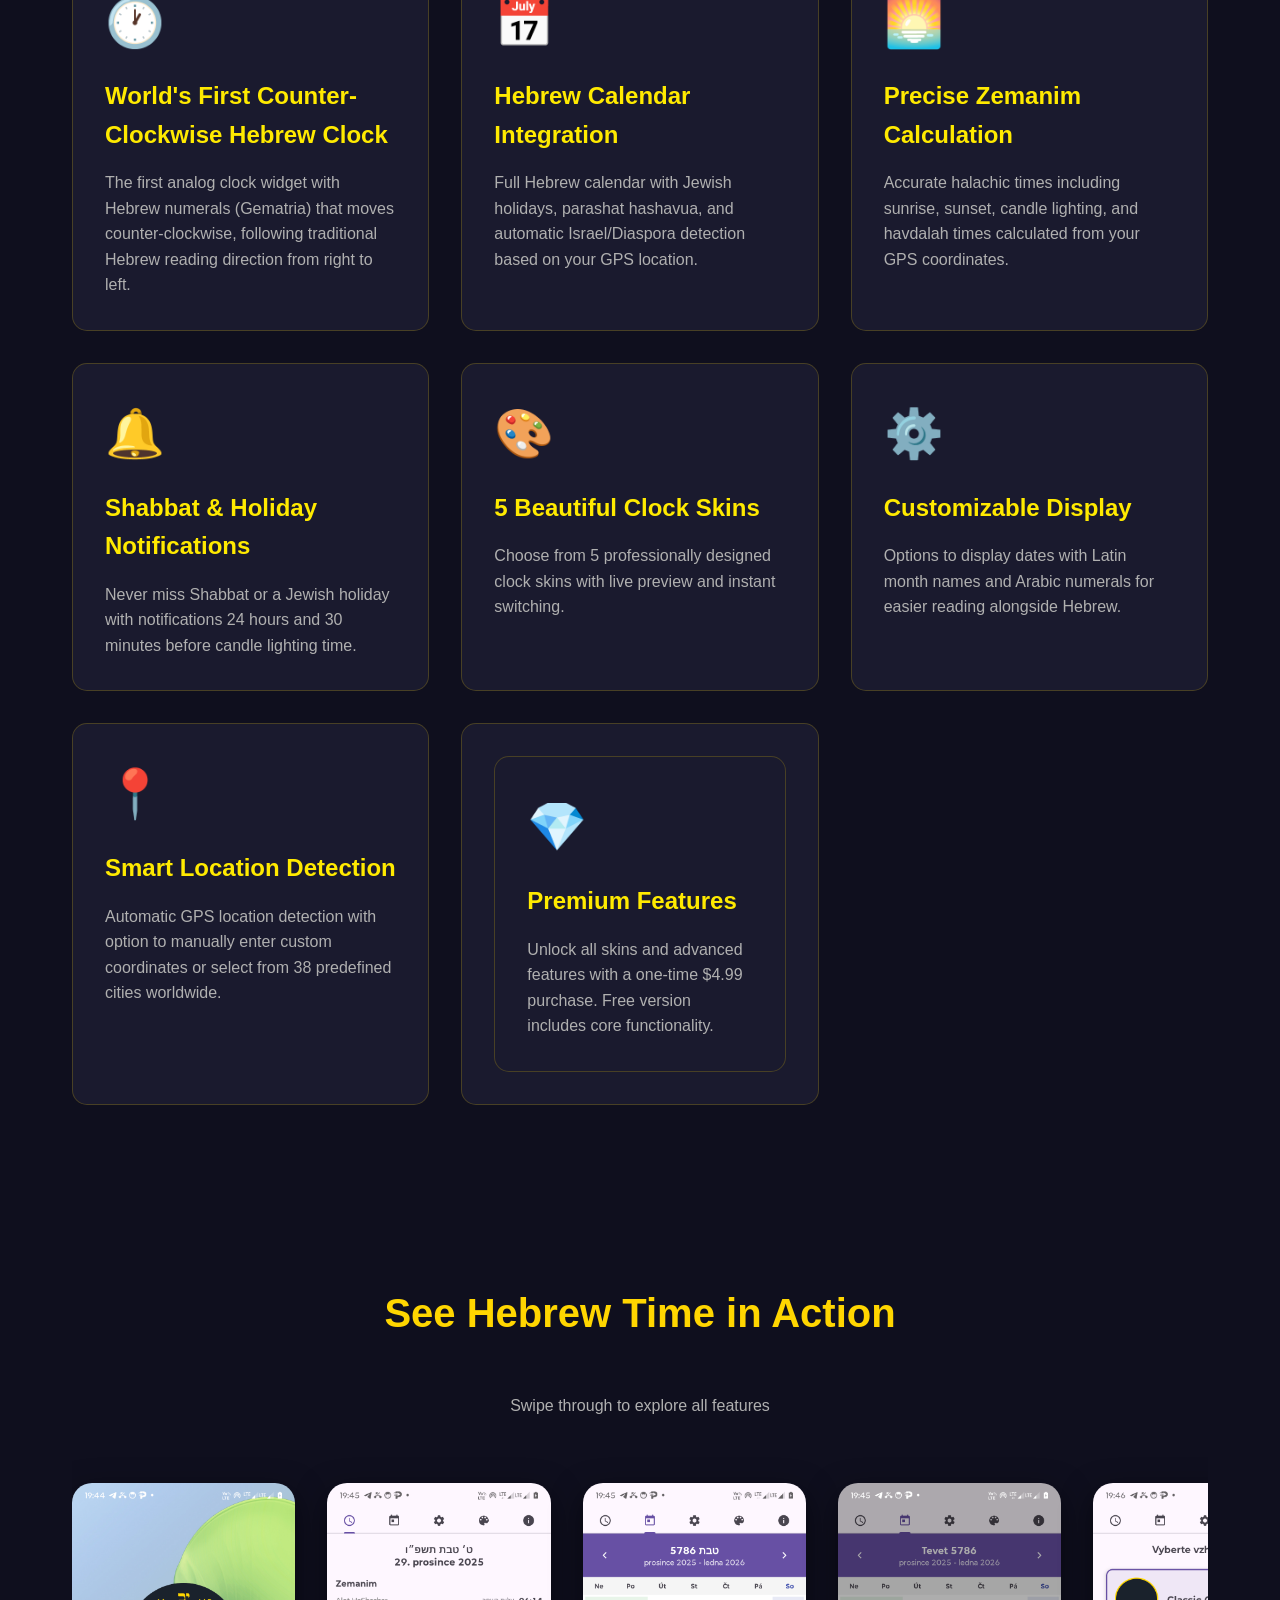
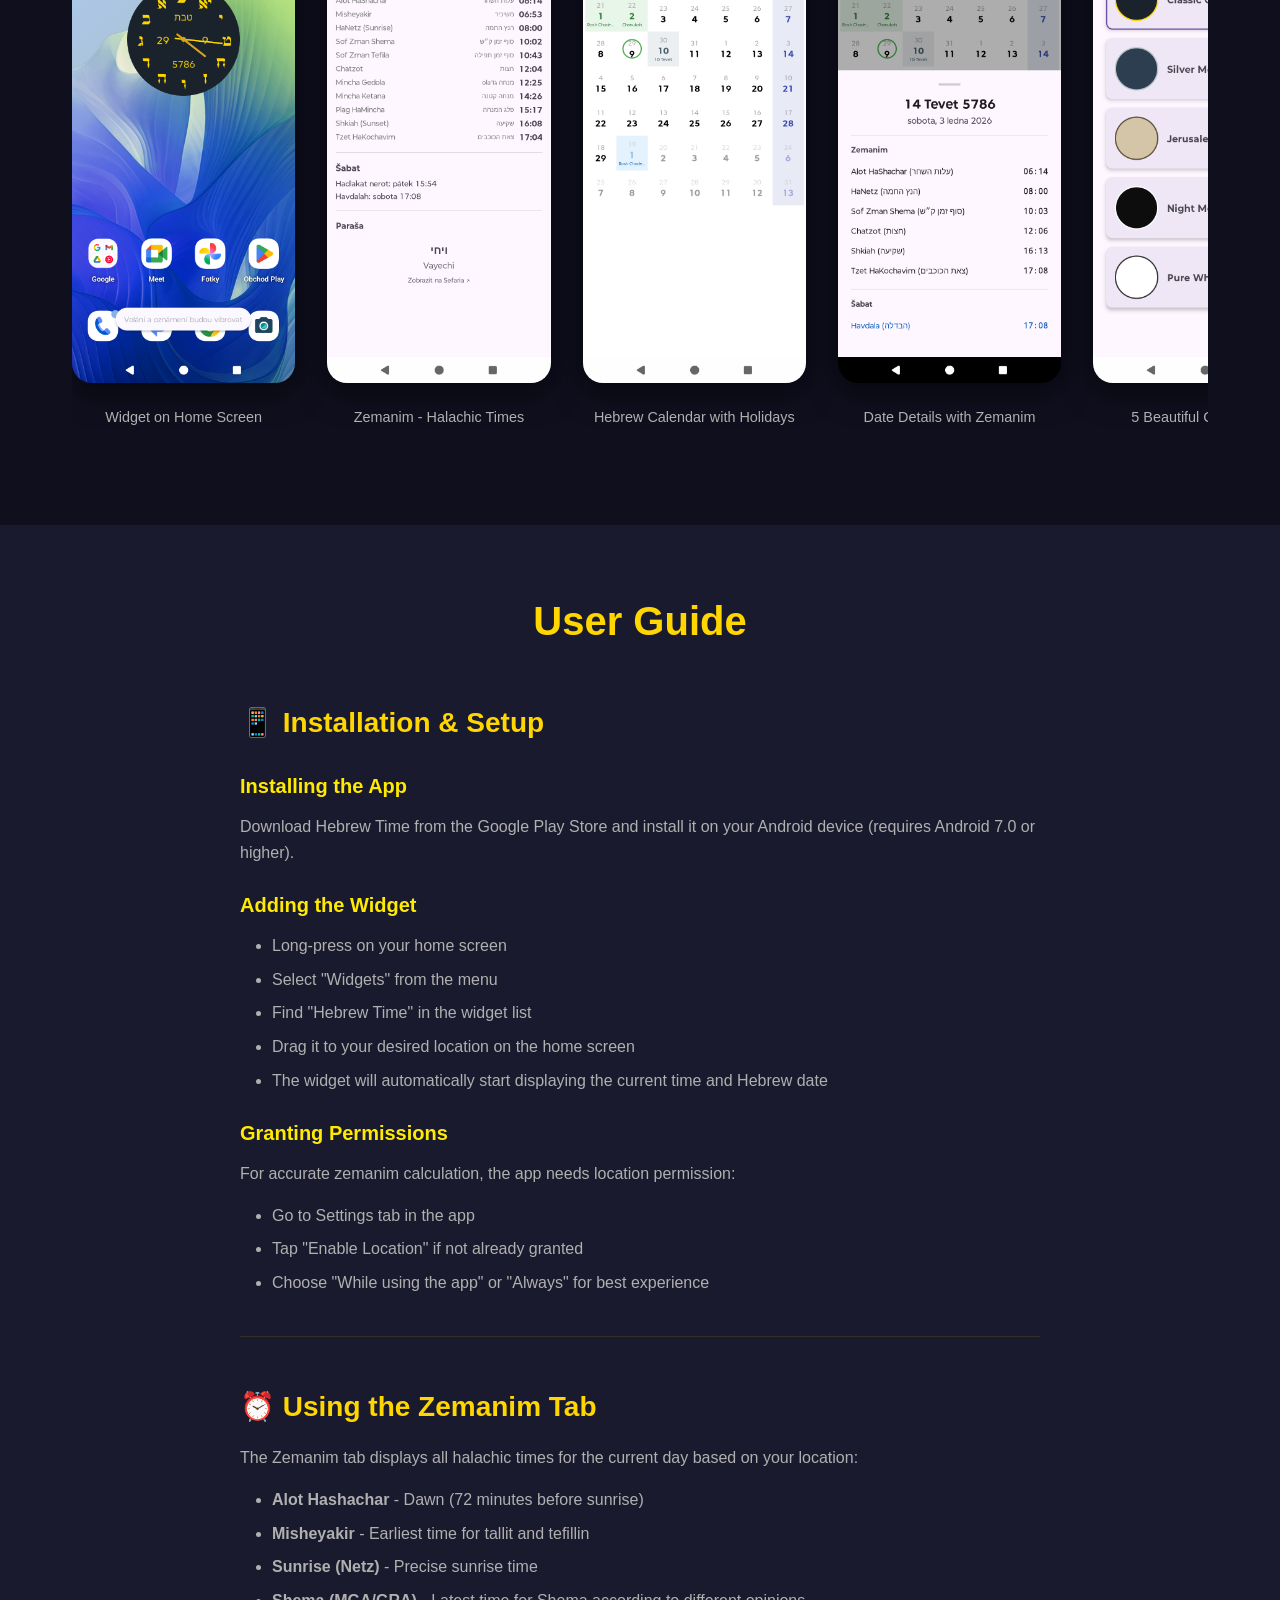
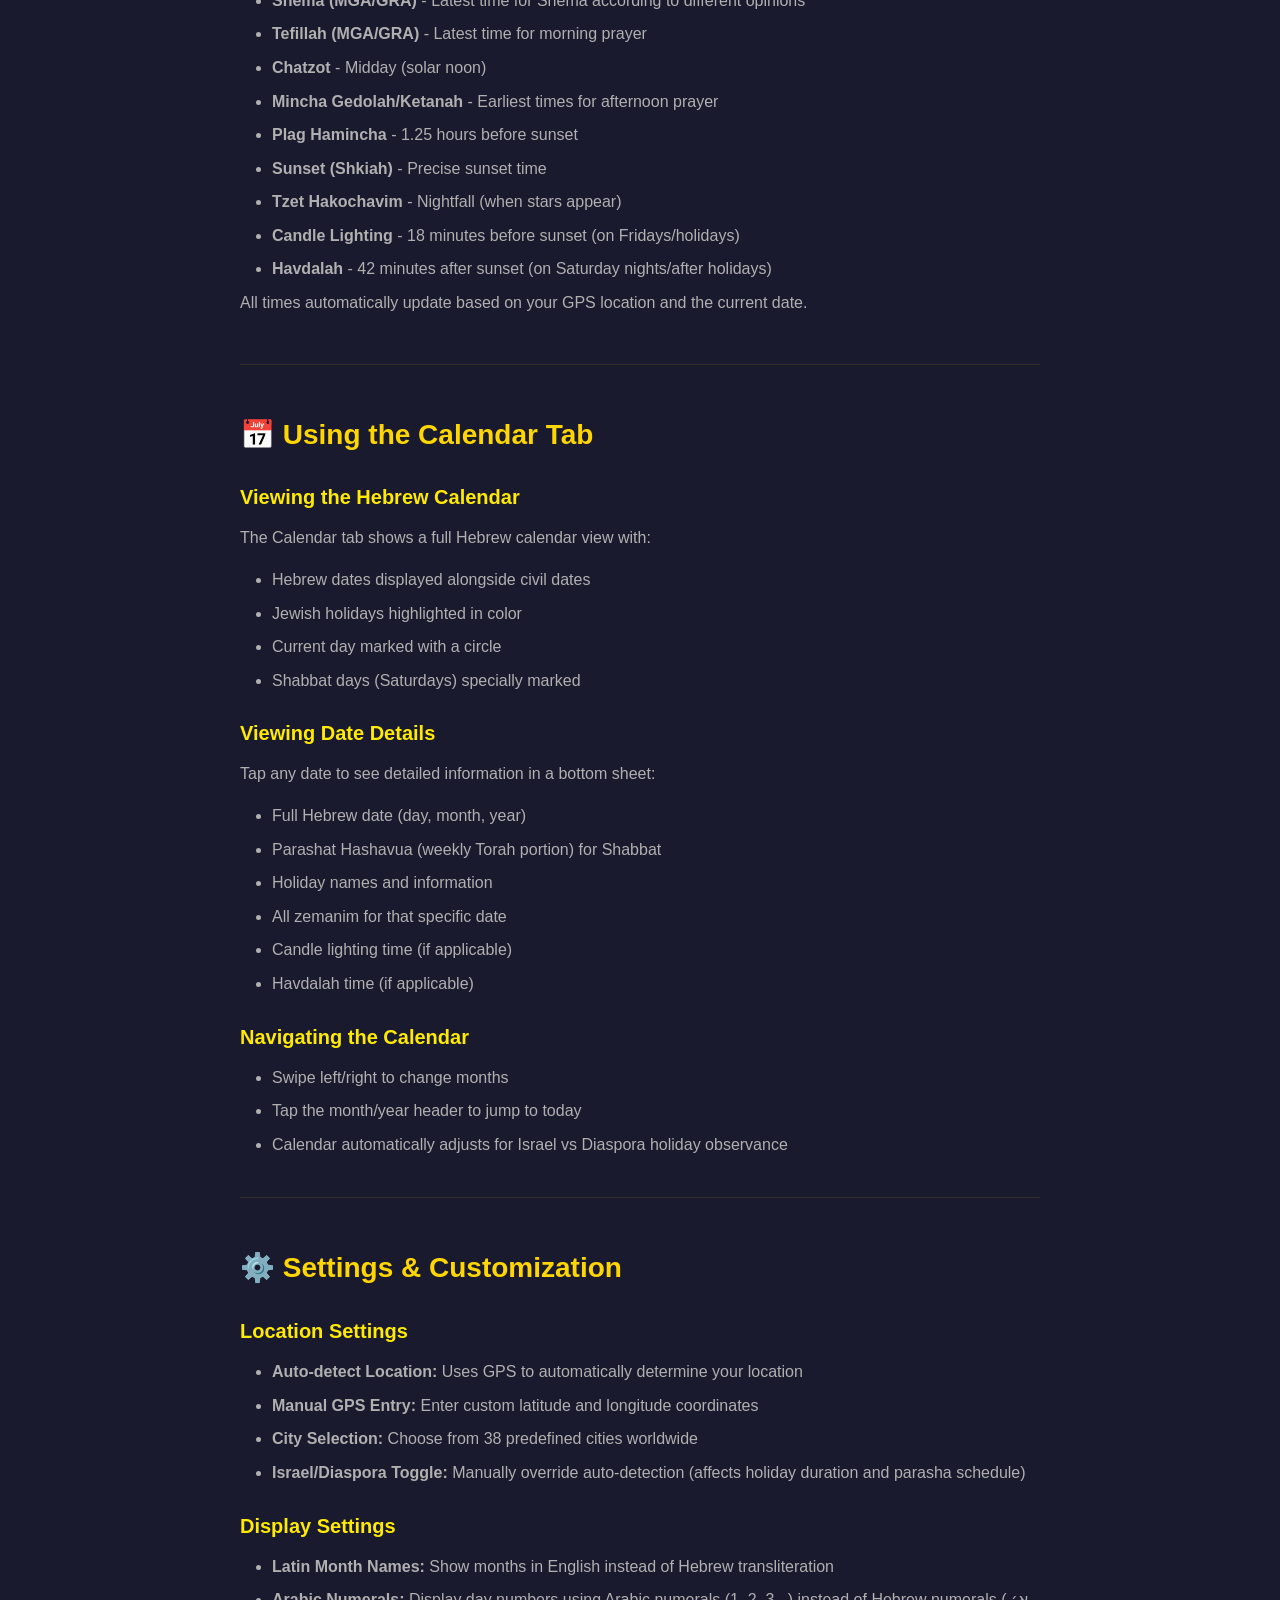
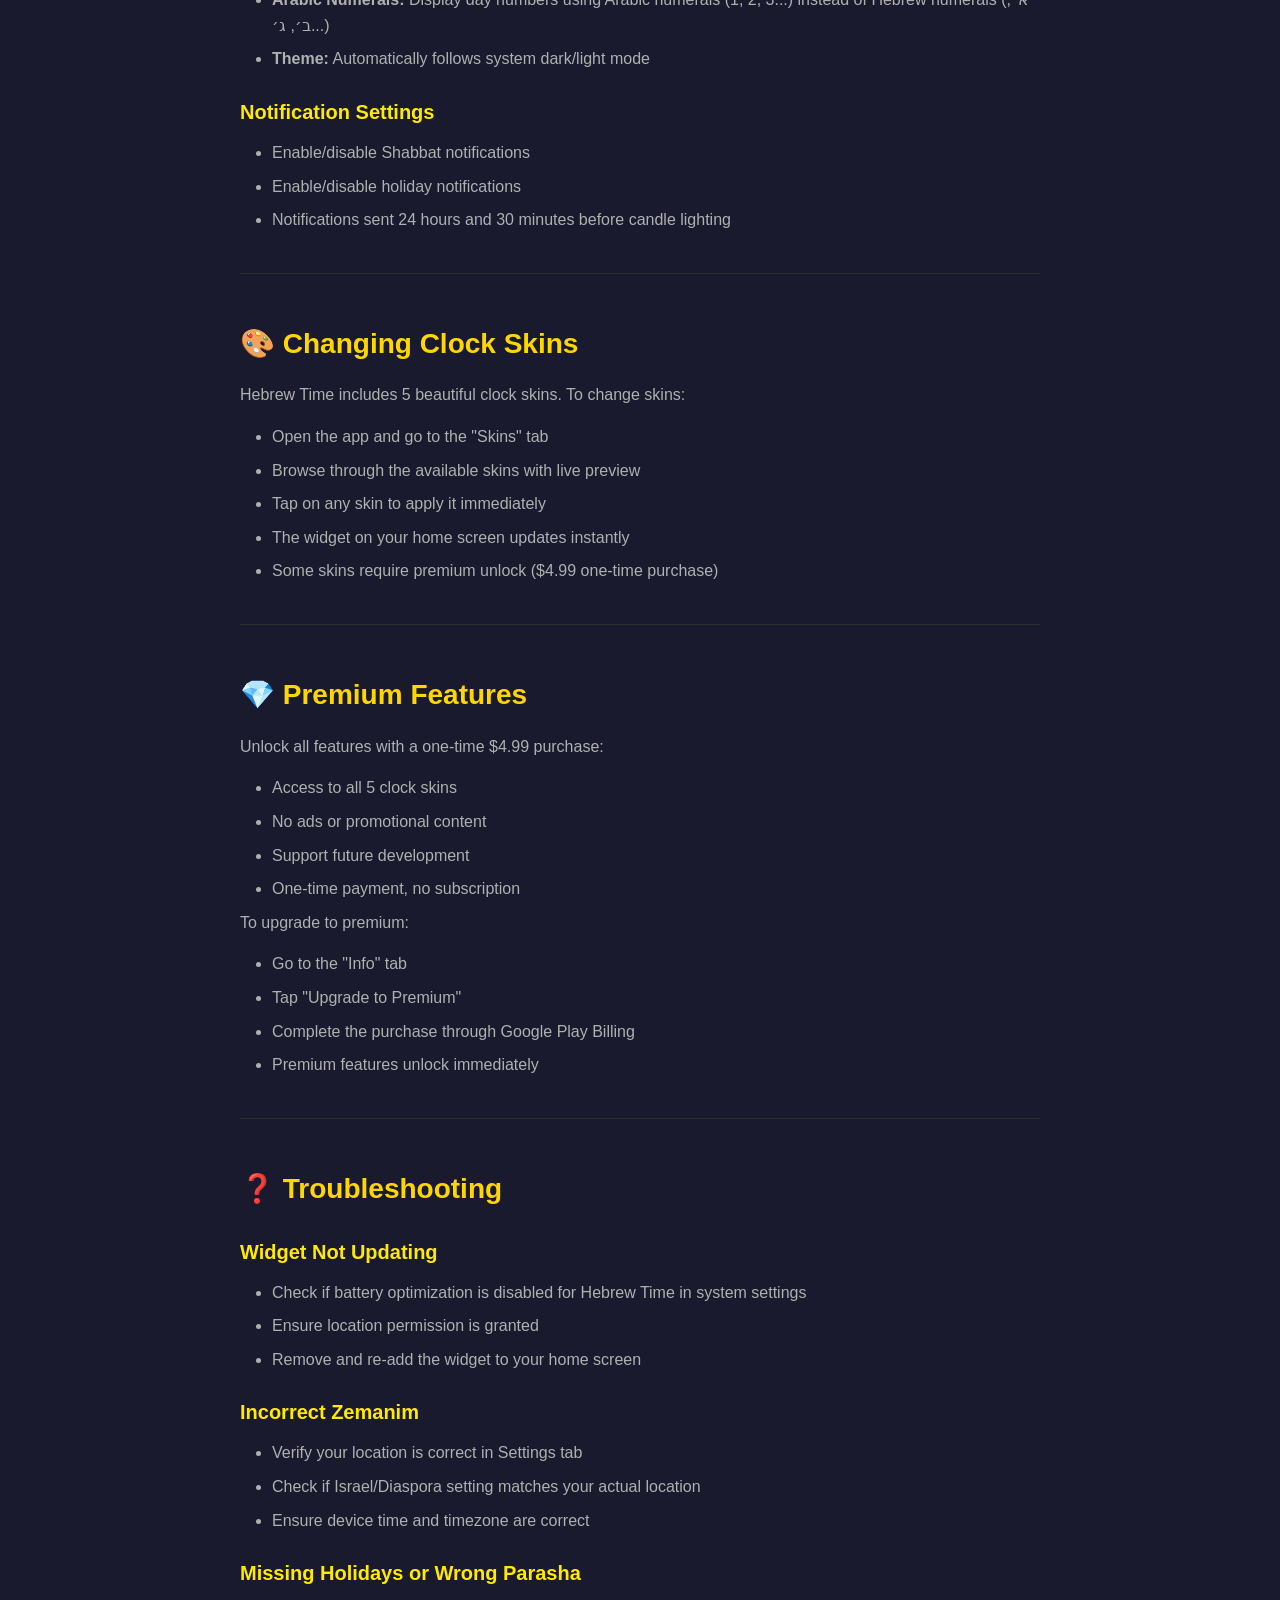
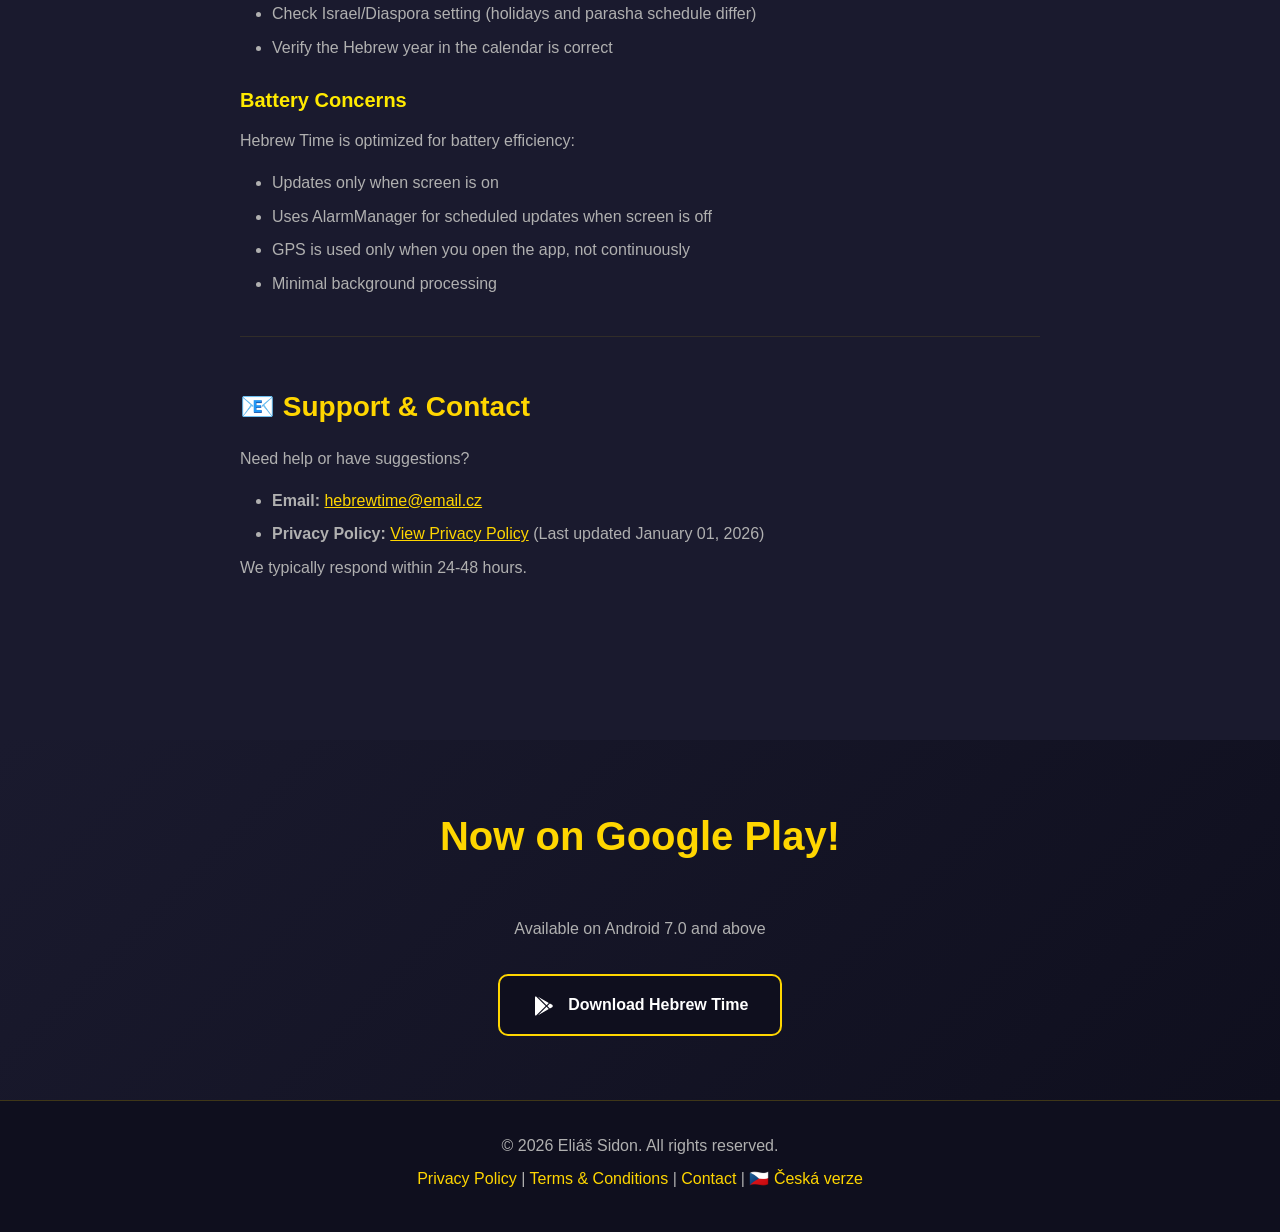
==== commit 0b3d19fd: "přidání příběhu o hodinách" ====
--- a/public/index.html
+++ b/public/index.html
@@ -575,6 +575,15 @@
             <a href="https://szidon.com?lang=en" class="back-link">← Back to developer site</a>
         </div>
     </section>
+    <section class="about-origin">
+        <div class="container">
+            <h2>The Story Behind the Widget</h2>
+            <p>My perception of time was shaped in the narrow alleys of Prague’s Josefov. As a member of the local Jewish community, I grew up listening to prayers in the Old-New Synagogue and looking up at the tower of the Jewish Town Hall. I was always fascinated by the unique contrast of its two clocks: while the upper ones measure time "conventionally," the lower dial with Hebrew numerals has been turning in reverse—right to left—since 1764.</p>
+
+            <p>This "counter-clockwise" movement, mirroring the direction of the Hebrew script, has always symbolized to me that time doesn't just slip away; it can also lead us back to our roots. When I started developing apps, I wanted to translate this Prague magic into a modern form. My Android widget was thus created as a digital tribute to these famous clocks and the Prague Jewish community.</p>
+        </div>
+    </section>
+
     <!-- Features Section -->
     <section id="features">
         <div class="container">
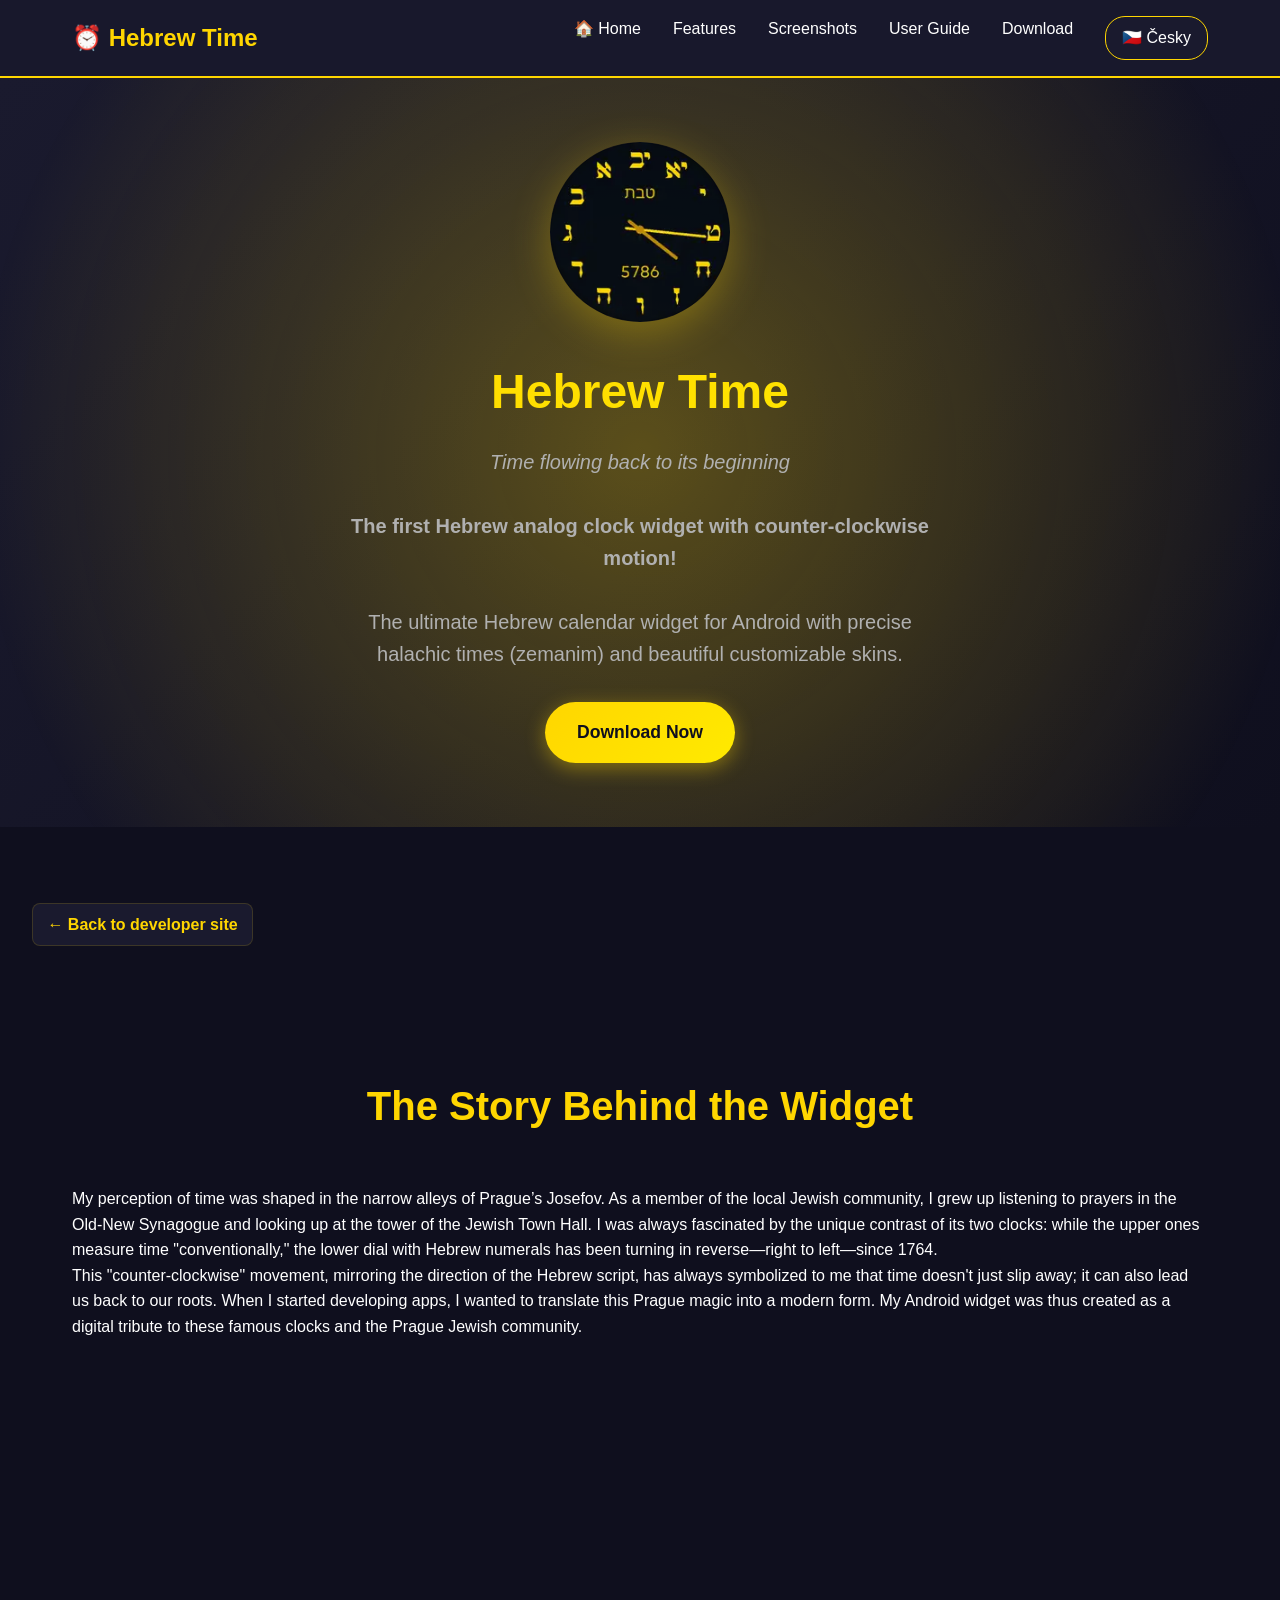
==== commit a8bc6877: "velké úpravy" ====
--- a/public/index.html
+++ b/public/index.html
@@ -4,536 +4,25 @@
 <head>
     <meta charset="UTF-8">
     <meta name="viewport" content="width=device-width, initial-scale=1.0">
+
+    <link rel="preload" as="image" href="assets/logo.webp">
+    <!-- Google tag (gtag.js) -->
+    <script async src="https://www.googletagmanager.com/gtag/js?id=G-9661F67W99"></script>
+    <script>
+        window.dataLayer = window.dataLayer || [];
+        function gtag() { dataLayer.push(arguments); }
+        gtag('js', new Date());
+        gtag('config', 'G-9661F67W99');
+    </script>
     <meta name="description"
         content="Hebrew Time - An innovative Android widget with Hebrew calendar, analog clock with Hebrew numerals, and precise halachic times (zemanim)">
     <meta name="keywords"
         content="Hebrew calendar, Jewish calendar, zemanim, halachic times, Hebrew widget, Android, Shabbat times">
     <meta name="author" content="Eliáš Sidon">
+    <link rel="alternate" href="android-app://com.hebrewtime.app.balicek/https/hebrewtime.szidon.com">
     <title>Hebrew Time - Hebrew Calendar Widget for Android</title>
-    <style>
-        * {
-            margin: 0;
-            padding: 0;
-            box-sizing: border-box;
-        }
-
-        :root {
-            --primary-color: #FFD600;
-            --secondary-color: #FFEA00;
-            --dark-bg: #1a1a2e;
-            --darker-bg: #0f0f1e;
-            --text-light: #ffffff;
-            --text-gray: #b0b0b0;
-            --accent-blue: #4169E1;
-        }
-
-        body {
-            font-family: -apple-system, BlinkMacSystemFont, 'Segoe UI', Roboto, Oxygen, Ubuntu, Cantarell, sans-serif;
-            line-height: 1.6;
-            color: var(--text-light);
-            background: var(--darker-bg);
-        }
-
-        /* Navigation */
-        nav {
-            background: rgba(26, 26, 46, 0.95);
-            backdrop-filter: blur(10px);
-            padding: 1rem 2rem;
-            position: sticky;
-            top: 0;
-            z-index: 100;
-            border-bottom: 2px solid var(--primary-color);
-        }
-
-        nav .container {
-            max-width: 1200px;
-            margin: 0 auto;
-            display: flex;
-            justify-content: space-between;
-            align-items: center;
-        }
-
-        nav .logo {
-            font-size: 1.5rem;
-            font-weight: bold;
-            color: var(--primary-color);
-        }
-
-        nav .nav-links {
-            display: flex;
-            gap: 2rem;
-            list-style: none;
-        }
-
-        nav a {
-            color: var(--text-light);
-            text-decoration: none;
-            transition: color 0.3s;
-        }
-
-        nav a:hover {
-            color: var(--primary-color);
-        }
-
-        /* Language Switcher */
-        .lang-switch {
-            background: var(--dark-bg);
-            padding: 0.5rem 1rem;
-            border-radius: 20px;
-            border: 1px solid var(--primary-color);
-        }
-
-        /* Hero Section */
-        .hero {
-            background: linear-gradient(135deg, var(--dark-bg) 0%, var(--darker-bg) 100%);
-            padding: 4rem 2rem;
-            text-align: center;
-            position: relative;
-            overflow: hidden;
-        }
-
-        .hero::before {
-            content: '';
-            position: absolute;
-            top: -50%;
-            left: -50%;
-            width: 200%;
-            height: 200%;
-            background: radial-gradient(circle, rgba(255, 214, 0, 0.1) 0%, transparent 70%);
-            animation: rotate 20s linear infinite;
-        }
-
-        @keyframes rotate {
-            from {
-                transform: rotate(0deg);
-            }
-
-            to {
-                transform: rotate(360deg);
-            }
-        }
-
-        .hero .container {
-            max-width: 1200px;
-            margin: 0 auto;
-            position: relative;
-            z-index: 1;
-        }
-
-        .hero-icon {
-            width: 180px;
-            height: 180px;
-            margin: 0 auto 2rem;
-            border-radius: 50%;
-            overflow: hidden;
-            box-shadow: 0 10px 40px rgba(255, 214, 0, 0.3);
-        }
-
-        .hero-icon img {
-            width: 100%;
-            height: 100%;
-            object-fit: cover;
-        }
-
-        .hero h1 {
-            font-size: 3rem;
-            margin-bottom: 1rem;
-            background: linear-gradient(135deg, var(--primary-color), var(--secondary-color));
-            -webkit-background-clip: text;
-            -webkit-text-fill-color: transparent;
-            background-clip: text;
-        }
-
-        .hero p {
-            font-size: 1.25rem;
-            color: var(--text-gray);
-            margin-bottom: 2rem;
-            max-width: 600px;
-            margin-left: auto;
-            margin-right: auto;
-        }
-
-        .cta-button {
-            display: inline-block;
-            background: linear-gradient(135deg, var(--primary-color), var(--secondary-color));
-            color: var(--darker-bg);
-            padding: 1rem 2rem;
-            border-radius: 50px;
-            text-decoration: none;
-            font-weight: bold;
-            font-size: 1.1rem;
-            transition: transform 0.3s, box-shadow 0.3s;
-            box-shadow: 0 5px 20px rgba(255, 214, 0, 0.4);
-        }
-
-        .back-link {
-            display: inline-block;
-            margin-top: 0.75rem;
-            padding: 0.5rem 0.9rem;
-            background: var(--dark-bg);
-            color: var(--primary-color);
-            border: 1px solid rgba(255,214,0,0.15);
-            border-radius: 8px;
-            text-decoration: none;
-            font-weight: 600;
-            transition: background-color 0.15s ease, transform 0.12s ease;
-        }
-
-        .back-link:hover {
-            background: rgba(255,214,0,0.06);
-            transform: translateY(-2px);
-        }
-
-        .cta-button:hover {
-            transform: translateY(-2px);
-            box-shadow: 0 8px 30px rgba(255, 214, 0, 0.6);
-        }
-
-        /* Container */
-        .container {
-            max-width: 1200px;
-            margin: 0 auto;
-            padding: 0 2rem;
-        }
-
-        /* Section */
-        section {
-            padding: 4rem 2rem;
-        }
-
-        section h2 {
-            font-size: 2.5rem;
-            text-align: center;
-            margin-bottom: 3rem;
-            color: var(--primary-color);
-        }
-
-        /* Features Grid */
-        .features-grid {
-            display: grid;
-            grid-template-columns: repeat(auto-fit, minmax(300px, 1fr));
-            gap: 2rem;
-            margin-bottom: 3rem;
-        }
-
-        .feature-card {
-            background: var(--dark-bg);
-            padding: 2rem;
-            border-radius: 15px;
-            border: 1px solid rgba(255, 214, 0, 0.2);
-            transition: transform 0.3s, box-shadow 0.3s;
-        }
-
-        .feature-card:hover {
-            transform: translateY(-5px);
-            box-shadow: 0 10px 30px rgba(255, 214, 0, 0.2);
-        }
-
-        .feature-icon {
-            font-size: 3rem;
-            margin-bottom: 1rem;
-        }
-
-        .feature-card h3 {
-            font-size: 1.5rem;
-            margin-bottom: 1rem;
-            color: var(--secondary-color);
-        }
-
-        .feature-card p {
-            color: var(--text-gray);
-        }
-
-        /* User Guide Section */
-        .guide-section {
-            background: var(--dark-bg);
-        }
-
-        .guide-content {
-            max-width: 800px;
-            margin: 0 auto;
-        }
-
-        .guide-item {
-            margin-bottom: 3rem;
-            padding-bottom: 2rem;
-            border-bottom: 1px solid rgba(255, 214, 0, 0.1);
-        }
-
-        .guide-item:last-child {
-            border-bottom: none;
-        }
-
-        .guide-item h3 {
-            font-size: 1.75rem;
-            margin-bottom: 1rem;
-            color: var(--primary-color);
-        }
-
-        .guide-item h4 {
-            font-size: 1.25rem;
-            margin: 1.5rem 0 0.75rem;
-            color: var(--secondary-color);
-        }
-
-        .guide-item p {
-            color: var(--text-gray);
-            margin-bottom: 1rem;
-        }
-
-        .guide-item ul {
-            margin-left: 2rem;
-            color: var(--text-gray);
-        }
-
-        .guide-item ul li {
-            margin-bottom: 0.5rem;
-        }
-
-        .guide-item code {
-            background: var(--darker-bg);
-            padding: 0.2rem 0.5rem;
-            border-radius: 5px;
-            color: var(--secondary-color);
-            font-family: 'Courier New', monospace;
-        }
-
-        /* Download Section */
-        .download-section {
-            background: linear-gradient(135deg, var(--dark-bg) 0%, var(--darker-bg) 100%);
-            text-align: center;
-        }
-
-        .download-badges {
-            display: flex;
-            justify-content: center;
-            gap: 1rem;
-            flex-wrap: wrap;
-        }
-
-        .badge {
-            display: inline-block;
-            padding: 1rem 2rem;
-            background: var(--darker-bg);
-            border: 2px solid var(--primary-color);
-            border-radius: 10px;
-            color: var(--text-light);
-            text-decoration: none;
-            transition: all 0.3s;
-            font-weight: bold;
-        }
-
-        .badge:hover {
-            background: var(--primary-color);
-            color: var(--darker-bg);
-        }
-
-        /* Footer */
-        footer {
-            background: var(--darker-bg);
-            padding: 2rem;
-            text-align: center;
-            border-top: 1px solid rgba(255, 214, 0, 0.2);
-        }
-
-        footer p {
-            color: var(--text-gray);
-            margin-bottom: 0.5rem;
-        }
-
-        footer a {
-            color: var(--primary-color);
-            text-decoration: none;
-        }
-
-        footer a:hover {
-            text-decoration: underline;
-        }
-
-        /* Screenshots Section */
-        .screenshots-section {
-            background: var(--darker-bg);
-        }
-
-        .screenshots-container {
-            display: flex;
-            overflow-x: auto;
-            gap: 2rem;
-            padding: 2rem 0;
-            scroll-snap-type: x mandatory;
-            -webkit-overflow-scrolling: touch;
-            scrollbar-width: thin;
-            scrollbar-color: var(--primary-color) var(--dark-bg);
-        }
-
-        .screenshots-container::-webkit-scrollbar {
-            height: 8px;
-        }
-
-        .screenshots-container::-webkit-scrollbar-track {
-            background: var(--dark-bg);
-            border-radius: 10px;
-        }
-
-        .screenshots-container::-webkit-scrollbar-thumb {
-            background: var(--primary-color);
-            border-radius: 10px;
-        }
-
-        .screenshot-item {
-            flex: 0 0 auto;
-            scroll-snap-align: center;
-            text-align: center;
-        }
-
-        .screenshot-item img {
-            height: 500px;
-            width: auto;
-            border-radius: 20px;
-            box-shadow: 0 10px 30px rgba(0, 0, 0, 0.5);
-            transition: transform 0.3s;
-        }
-
-        .screenshot-item img:hover {
-            transform: scale(1.05);
-        }
-
-        .screenshot-caption {
-            margin-top: 1rem;
-            color: var(--text-gray);
-            font-size: 0.9rem;
-        }
-
-        /* Mobile Menu */
-        .mobile-menu-toggle {
-            display: none;
-            background: none;
-            border: none;
-            color: var(--text-light);
-            font-size: 1.5rem;
-            cursor: pointer;
-            padding: 0.5rem;
-        }
-
-        .mobile-menu-toggle:hover {
-            color: var(--primary-color);
-        }
-
-        /* Responsive */
-        @media (max-width: 968px) {
-            nav .container {
-                flex-wrap: wrap;
-            }
-
-            nav .nav-links {
-                display: none;
-                width: 100%;
-                flex-direction: column;
-                gap: 0.5rem;
-                padding: 1rem 0;
-                text-align: center;
-            }
-
-            nav .nav-links.active {
-                display: flex;
-            }
-
-            .mobile-menu-toggle {
-                display: block;
-            }
-
-            .lang-switch {
-                margin-left: auto;
-            }
-        }
-
-        @media (max-width: 768px) {
-            nav {
-                padding: 1rem;
-            }
-
-            .hero {
-                padding: 3rem 1rem;
-            }
-
-            .hero h1 {
-                font-size: 2rem;
-            }
-
-            .hero p {
-                font-size: 1rem;
-            }
-
-            .hero p.slogan {
-                font-size: 1.2rem;
-            }
-
-            .hero-icon {
-                width: 120px;
-                height: 120px;
-            }
-
-            section {
-                padding: 3rem 1rem;
-            }
-
-            section h2 {
-                font-size: 1.75rem;
-            }
-
-            .features-grid {
-                grid-template-columns: 1fr;
-                gap: 1.5rem;
-            }
-
-            .screenshot-item img {
-                height: 350px;
-            }
-
-            .guide-item h3 {
-                font-size: 1.5rem;
-            }
-
-            .guide-item h4 {
-                font-size: 1.1rem;
-            }
-
-            .container {
-                padding: 0 1rem;
-            }
-        }
-
-        @media (max-width: 480px) {
-            .hero h1 {
-                font-size: 1.75rem;
-            }
-
-            .hero p.slogan {
-                font-size: 1rem;
-            }
-
-            section h2 {
-                font-size: 1.5rem;
-            }
-
-            .screenshot-item img {
-                height: 300px;
-            }
-
-            .cta-button {
-                padding: 0.875rem 1.5rem;
-                font-size: 1rem;
-            }
-
-            .feature-icon {
-                font-size: 2.5rem;
-            }
-
-            nav .logo {
-                font-size: 1.25rem;
-            }
-        }
-    </style>
+    <link rel="stylesheet" href="css/base.css">
+    <link rel="stylesheet" href="css/main.css">
 </head>
 
 <body>
@@ -557,13 +46,12 @@
     <section class="hero">
         <div class="container">
             <div class="hero-icon">
-                <img src="assets/logo.png" alt="Hebrew Time Logo">
+                <img src="assets/logo.webp" alt="Hebrew Time Logo" width="200" height="200" loading="eager">
             </div>
             <h1>Hebrew Time</h1>
-            <p class="slogan"
-                style="font-size: 1.5rem; font-style: italic; color: var(--primary-color); margin-bottom: 1rem;">Time
+            <p class="slogan hero-slogan">Time
                 flowing back to its beginning</p>
-            <p style="font-size: 1.2rem; font-weight: bold; color: var(--secondary-color); margin-bottom: 1rem;">The
+            <p class="hero-subtitle">The
                 first Hebrew analog clock widget with counter-clockwise motion!</p>
             <p>The ultimate Hebrew calendar widget for Android with precise halachic times (zemanim) and beautiful
                 customizable skins.</p>
@@ -578,9 +66,16 @@
     <section class="about-origin">
         <div class="container">
             <h2>The Story Behind the Widget</h2>
-            <p>My perception of time was shaped in the narrow alleys of Prague’s Josefov. As a member of the local Jewish community, I grew up listening to prayers in the Old-New Synagogue and looking up at the tower of the Jewish Town Hall. I was always fascinated by the unique contrast of its two clocks: while the upper ones measure time "conventionally," the lower dial with Hebrew numerals has been turning in reverse—right to left—since 1764.</p>
-
-            <p>This "counter-clockwise" movement, mirroring the direction of the Hebrew script, has always symbolized to me that time doesn't just slip away; it can also lead us back to our roots. When I started developing apps, I wanted to translate this Prague magic into a modern form. My Android widget was thus created as a digital tribute to these famous clocks and the Prague Jewish community.</p>
+            <p>My perception of time was shaped in the narrow alleys of Prague’s Josefov. As a member of the local
+                Jewish community, I grew up listening to prayers in the Old-New Synagogue and looking up at the tower of
+                the Jewish Town Hall. I was always fascinated by the unique contrast of its two clocks: while the upper
+                ones measure time "conventionally," the lower dial with Hebrew numerals has been turning in
+                reverse—right to left—since 1764.</p>
+
+            <p>This "counter-clockwise" movement, mirroring the direction of the Hebrew script, has always symbolized to
+                me that time doesn't just slip away; it can also lead us back to our roots. When I started developing
+                apps, I wanted to translate this Prague magic into a modern form. My Android widget was thus created as
+                a digital tribute to these famous clocks and the Prague Jewish community.</p>
         </div>
     </section>
 
@@ -652,31 +147,32 @@
     <section id="screenshots" class="screenshots-section">
         <div class="container">
             <h2>See Hebrew Time in Action</h2>
-            <p style="text-align: center; color: var(--text-gray); margin-bottom: 2rem;">Swipe through to explore all
+            <p class="screenshots-intro">Swipe through to explore all
                 features</p>
             <div class="screenshots-container">
                 <div class="screenshot-item">
-                    <img src="assets/hebrewtime/Screenshot_20251229-194459.png" alt="Hebrew Time Widget on Home Screen">
+                    <img src="assets/hebrewtime/Screenshot_20251229-194459.webp"
+                        alt="Hebrew Time Widget on Home Screen">
                     <p class="screenshot-caption">Widget on Home Screen</p>
                 </div>
                 <div class="screenshot-item">
-                    <img src="assets/hebrewtime/Screenshot_20251229-194509.png" alt="Zemanim - Halachic Times">
+                    <img src="assets/hebrewtime/Screenshot_20251229-194509.webp" alt="Zemanim - Halachic Times">
                     <p class="screenshot-caption">Zemanim - Halachic Times</p>
                 </div>
                 <div class="screenshot-item">
-                    <img src="assets/hebrewtime/Screenshot_20251229-194522.png" alt="Hebrew Calendar with Holidays">
+                    <img src="assets/hebrewtime/Screenshot_20251229-194522.webp" alt="Hebrew Calendar with Holidays">
                     <p class="screenshot-caption">Hebrew Calendar with Holidays</p>
                 </div>
                 <div class="screenshot-item">
-                    <img src="assets/hebrewtime/Screenshot_20251229-194552.png" alt="Calendar Date Details">
+                    <img src="assets/hebrewtime/Screenshot_20251229-194552.webp" alt="Calendar Date Details">
                     <p class="screenshot-caption">Date Details with Zemanim</p>
                 </div>
                 <div class="screenshot-item">
-                    <img src="assets/hebrewtime/Screenshot_20251229-194610.png" alt="5 Clock Skins to Choose From">
+                    <img src="assets/hebrewtime/Screenshot_20251229-194610.webp" alt="5 Clock Skins to Choose From">
                     <p class="screenshot-caption">5 Beautiful Clock Skins</p>
                 </div>
                 <div class="screenshot-item">
-                    <img src="assets/hebrewtime/Screenshot_20251229-194818.png" alt="Hebrew Time Widget Display">
+                    <img src="assets/hebrewtime/Screenshot_20251229-194818.webp" alt="Hebrew Time Widget Display">
                     <p class="screenshot-caption">Counter-Clockwise Hebrew Clock</p>
                 </div>
             </div>
@@ -860,9 +356,9 @@
                     <p>Need help or have suggestions?</p>
                     <ul>
                         <li><strong>Email:</strong> <a href="mailto:hebrewtime@email.cz"
-                                style="color: var(--primary-color);">hebrewtime@email.cz</a></li>
+                                class="link-primary">hebrewtime@email.cz</a></li>
                         <li><strong>Privacy Policy:</strong> <a href="privacy-policy.html"
-                                style="color: var(--primary-color);">View Privacy Policy</a> (Last updated January 01,
+                                class="link-primary">View Privacy Policy</a> (Last updated January 01,
                             2026)</li>
                     </ul>
                     <p>We typically respond within 24-48 hours.</p>
@@ -875,10 +371,12 @@
     <section id="download" class="download-section">
         <div class="container">
             <h2>Now on Google Play!</h2>
-            <p style="color: var(--text-gray); margin-bottom: 2rem;">Available on Android 7.0 and above</p>
+            <p class="download-intro">Available on Android 7.0 and above</p>
             <div class="download-badges">
-                <a href="https://play.google.com/store/apps/details?id=com.hebrewtime.app" class="badge">
-                    <svg width="24" height="24" style="vertical-align: middle; margin-right: 8px;" viewBox="0 0 24 24"
+                <a href="https://play.google.com/store/apps/details?id=com.hebrewtime.app"
+                    onclick="gtag('event', 'click_app_button', { 'event_category': 'conversion', 'transport_type': 'beacon' });"
+                    class="badge">
+                    <svg width="24" height="24" class="svg-icon-inline" viewBox="0 0 24 24"
                         fill="currentColor">
                         <path
                             d="M3,20.5V3.5C3,2.91 3.34,2.39 3.84,2.15L13.69,12L3.84,21.85C3.34,21.6 3,21.09 3,20.5M16.81,15.12L6.05,21.34L14.54,12.85L16.81,15.12M20.16,10.81C20.5,11.08 20.75,11.5 20.75,12C20.75,12.5 20.53,12.9 20.18,13.18L17.89,14.5L15.39,12L17.89,9.5L20.16,10.81M6.05,2.66L16.81,8.88L14.54,11.15L6.05,2.66Z" />
--- a/public/css/base.css
+++ b/public/css/base.css
@@ -0,0 +1,92 @@
+/* Base styles - loaded by all pages */
+
+/* CSS Reset */
+* {
+    margin: 0;
+    padding: 0;
+    box-sizing: border-box;
+}
+
+/* CSS Variables */
+:root {
+    --primary-color: #FFD600;
+    --secondary-color: #FFEA00;
+    --dark-bg: #1a1a2e;
+    --darker-bg: #0f0f1e;
+    --text-light: #ffffff;
+    --text-gray: #b0b0b0;
+    --accent-blue: #4169E1;
+}
+
+/* Body */
+body {
+    font-family: -apple-system, BlinkMacSystemFont, 'Segoe UI', Roboto, Oxygen, Ubuntu, Cantarell, sans-serif;
+    line-height: 1.6;
+    color: var(--text-light);
+    background: var(--darker-bg);
+}
+
+/* Container - default for legal pages */
+.container {
+    max-width: 900px;
+    margin: 0 auto;
+    padding: 0 2rem;
+}
+
+/* Basic Link Styles */
+a {
+    color: var(--text-light);
+    text-decoration: none;
+}
+
+a:hover {
+    color: var(--primary-color);
+}
+
+/* Back Link Button */
+.back-link {
+    display: inline-block;
+    margin-top: 0.75rem;
+    padding: 0.5rem 0.9rem;
+    background: var(--dark-bg);
+    color: var(--primary-color);
+    border: 1px solid rgba(255, 214, 0, 0.15);
+    border-radius: 8px;
+    text-decoration: none;
+    font-weight: 600;
+    transition: background-color 0.15s ease, transform 0.12s ease;
+}
+
+.back-link:hover {
+    background: rgba(255, 214, 0, 0.06);
+    transform: translateY(-2px);
+}
+
+/* Footer */
+footer {
+    background: var(--darker-bg);
+    padding: 2rem;
+    text-align: center;
+    border-top: 1px solid rgba(255, 214, 0, 0.2);
+}
+
+footer p {
+    color: var(--text-gray);
+    margin-bottom: 0.5rem;
+}
+
+footer a {
+    color: var(--primary-color);
+    text-decoration: none;
+}
+
+footer a:hover {
+    text-decoration: underline;
+}
+
+/* Responsive - Footer */
+@media (max-width: 768px) {
+    .container {
+        padding: 0 1rem;
+    }
+}
--- a/public/css/main.css
+++ b/public/css/main.css
@@ -0,0 +1,501 @@
+/* Main page styles - for index.html and index-cs.html */
+
+/* Override container for main pages */
+.container {
+    max-width: 1200px;
+}
+
+/* Navigation */
+nav {
+    background: rgba(26, 26, 46, 0.95);
+    backdrop-filter: blur(10px);
+    padding: 1rem 2rem;
+    position: sticky;
+    top: 0;
+    z-index: 100;
+    border-bottom: 2px solid var(--primary-color);
+}
+
+nav .container {
+    max-width: 1200px;
+    margin: 0 auto;
+    display: flex;
+    justify-content: space-between;
+    align-items: center;
+}
+
+nav .logo {
+    font-size: 1.5rem;
+    font-weight: bold;
+    color: var(--primary-color);
+}
+
+nav .nav-links {
+    display: flex;
+    gap: 2rem;
+    list-style: none;
+}
+
+nav a {
+    color: var(--text-light);
+    text-decoration: none;
+    transition: color 0.3s;
+}
+
+nav a:hover {
+    color: var(--primary-color);
+}
+
+/* Language Switcher */
+.lang-switch {
+    background: var(--dark-bg);
+    padding: 0.5rem 1rem;
+    border-radius: 20px;
+    border: 1px solid var(--primary-color);
+}
+
+/* Hero Section */
+.hero {
+    background: linear-gradient(135deg, var(--dark-bg) 0%, var(--darker-bg) 100%);
+    padding: 4rem 2rem;
+    text-align: center;
+    position: relative;
+    overflow: hidden;
+}
+
+.hero::before {
+    content: '';
+    position: absolute;
+    top: -25%;
+    left: -25%;
+    width: 150%;
+    height: 150%;
+    background: radial-gradient(circle, rgba(255, 214, 0, 0.3) 0%, transparent 60%);
+    animation: rotate 20s linear infinite;
+    will-change: transform;
+    backface-visibility: hidden;
+}
+
+#features,
+#screenshots,
+#guide,
+.about-origin,
+.download-section {
+    content-visibility: auto;
+    contain-intrinsic-size: 1px 500px;
+}
+
+@keyframes rotate {
+    from {
+        transform: rotate(0deg);
+    }
+
+    to {
+        transform: rotate(360deg);
+    }
+}
+
+.hero .container {
+    max-width: 1200px;
+    margin: 0 auto;
+    position: relative;
+    z-index: 1;
+}
+
+.hero-icon {
+    width: 180px;
+    height: 180px;
+    margin: 0 auto 2rem;
+    border-radius: 50%;
+    overflow: hidden;
+    box-shadow: 0 10px 40px rgba(255, 214, 0, 0.3);
+}
+
+.hero-icon img {
+    width: 100%;
+    height: 100%;
+    object-fit: cover;
+}
+
+.hero h1 {
+    font-size: 3rem;
+    margin-bottom: 1rem;
+    background: linear-gradient(135deg, var(--primary-color), var(--secondary-color));
+    -webkit-background-clip: text;
+    -webkit-text-fill-color: transparent;
+    background-clip: text;
+}
+
+.hero p {
+    font-size: 1.25rem;
+    color: var(--text-gray);
+    margin-bottom: 2rem;
+    max-width: 600px;
+    margin-left: auto;
+    margin-right: auto;
+}
+
+/* New classes for inline styles conversion */
+.hero-slogan {
+    font-size: 1.5rem;
+    font-style: italic;
+    color: var(--primary-color);
+    margin-bottom: 1rem;
+}
+
+.hero-subtitle {
+    font-size: 1.2rem;
+    font-weight: bold;
+    color: var(--secondary-color);
+    margin-bottom: 1rem;
+}
+
+.screenshots-intro,
+.download-intro {
+    text-align: center;
+    color: var(--text-gray);
+    margin-bottom: 2rem;
+}
+
+.svg-icon-inline {
+    vertical-align: middle;
+    margin-right: 8px;
+}
+
+.link-primary {
+    color: var(--primary-color);
+}
+
+.cta-button {
+    display: inline-block;
+    background: linear-gradient(135deg, var(--primary-color), var(--secondary-color));
+    color: var(--darker-bg);
+    padding: 1rem 2rem;
+    border-radius: 50px;
+    text-decoration: none;
+    font-weight: bold;
+    font-size: 1.1rem;
+    transition: transform 0.3s, box-shadow 0.3s;
+    box-shadow: 0 5px 20px rgba(255, 214, 0, 0.4);
+}
+
+.cta-button:hover {
+    transform: translateY(-2px);
+    box-shadow: 0 8px 30px rgba(255, 214, 0, 0.6);
+}
+
+/* Section */
+section {
+    padding: 4rem 2rem;
+}
+
+section h2 {
+    font-size: 2.5rem;
+    text-align: center;
+    margin-bottom: 3rem;
+    color: var(--primary-color);
+}
+
+/* Features Grid */
+.features-grid {
+    display: grid;
+    grid-template-columns: repeat(auto-fit, minmax(300px, 1fr));
+    gap: 2rem;
+    margin-bottom: 3rem;
+}
+
+.feature-card {
+    background: var(--dark-bg);
+    padding: 2rem;
+    border-radius: 15px;
+    border: 1px solid rgba(255, 214, 0, 0.2);
+    transition: transform 0.3s, box-shadow 0.3s;
+}
+
+.feature-card:hover {
+    transform: translateY(-5px);
+    box-shadow: 0 10px 30px rgba(255, 214, 0, 0.2);
+}
+
+.feature-icon {
+    font-size: 3rem;
+    margin-bottom: 1rem;
+}
+
+.feature-card h3 {
+    font-size: 1.5rem;
+    margin-bottom: 1rem;
+    color: var(--secondary-color);
+}
+
+.feature-card p {
+    color: var(--text-gray);
+}
+
+/* User Guide Section */
+.guide-section {
+    background: var(--dark-bg);
+}
+
+.guide-content {
+    max-width: 800px;
+    margin: 0 auto;
+}
+
+.guide-item {
+    margin-bottom: 3rem;
+    padding-bottom: 2rem;
+    border-bottom: 1px solid rgba(255, 214, 0, 0.1);
+}
+
+.guide-item:last-child {
+    border-bottom: none;
+}
+
+.guide-item h3 {
+    font-size: 1.75rem;
+    margin-bottom: 1rem;
+    color: var(--primary-color);
+}
+
+.guide-item h4 {
+    font-size: 1.25rem;
+    margin: 1.5rem 0 0.75rem;
+    color: var(--secondary-color);
+}
+
+.guide-item p {
+    color: var(--text-gray);
+    margin-bottom: 1rem;
+}
+
+.guide-item ul {
+    margin-left: 2rem;
+    color: var(--text-gray);
+}
+
+.guide-item ul li {
+    margin-bottom: 0.5rem;
+}
+
+.guide-item code {
+    background: var(--darker-bg);
+    padding: 0.2rem 0.5rem;
+    border-radius: 5px;
+    color: var(--secondary-color);
+    font-family: 'Courier New', monospace;
+}
+
+/* Download Section */
+.download-section {
+    background: linear-gradient(135deg, var(--dark-bg) 0%, var(--darker-bg) 100%);
+    text-align: center;
+}
+
+.download-badges {
+    display: flex;
+    justify-content: center;
+    gap: 1rem;
+    flex-wrap: wrap;
+}
+
+.badge {
+    display: inline-block;
+    padding: 1rem 2rem;
+    background: var(--darker-bg);
+    border: 2px solid var(--primary-color);
+    border-radius: 10px;
+    color: var(--text-light);
+    text-decoration: none;
+    transition: all 0.3s;
+    font-weight: bold;
+}
+
+.badge:hover {
+    background: var(--primary-color);
+    color: var(--darker-bg);
+}
+
+/* Screenshots Section */
+.screenshots-section {
+    background: var(--darker-bg);
+}
+
+.screenshots-container {
+    display: flex;
+    overflow-x: auto;
+    gap: 2rem;
+    padding: 2rem 0;
+    scroll-snap-type: x mandatory;
+    -webkit-overflow-scrolling: touch;
+    scrollbar-width: thin;
+    scrollbar-color: var(--primary-color) var(--dark-bg);
+}
+
+.screenshots-container::-webkit-scrollbar {
+    height: 8px;
+}
+
+.screenshots-container::-webkit-scrollbar-track {
+    background: var(--dark-bg);
+    border-radius: 10px;
+}
+
+.screenshots-container::-webkit-scrollbar-thumb {
+    background: var(--primary-color);
+    border-radius: 10px;
+}
+
+.screenshot-item {
+    flex: 0 0 auto;
+    scroll-snap-align: center;
+    text-align: center;
+}
+
+.screenshot-item img {
+    height: 500px;
+    width: auto;
+    border-radius: 20px;
+    box-shadow: 0 10px 30px rgba(0, 0, 0, 0.5);
+    transition: transform 0.3s;
+}
+
+.screenshot-item img:hover {
+    transform: scale(1.05);
+}
+
+.screenshot-caption {
+    margin-top: 1rem;
+    color: var(--text-gray);
+    font-size: 0.9rem;
+}
+
+/* Mobile Menu */
+.mobile-menu-toggle {
+    display: none;
+    background: none;
+    border: none;
+    color: var(--text-light);
+    font-size: 1.5rem;
+    cursor: pointer;
+    padding: 0.5rem;
+}
+
+.mobile-menu-toggle:hover {
+    color: var(--primary-color);
+}
+
+/* Responsive */
+@media (max-width: 968px) {
+    nav .container {
+        flex-wrap: wrap;
+    }
+
+    nav .nav-links {
+        display: none;
+        width: 100%;
+        flex-direction: column;
+        gap: 0.5rem;
+        padding: 1rem 0;
+        text-align: center;
+    }
+
+    nav .nav-links.active {
+        display: flex;
+    }
+
+    .mobile-menu-toggle {
+        display: block;
+    }
+
+    .lang-switch {
+        margin-left: auto;
+    }
+}
+
+@media (max-width: 768px) {
+    nav {
+        padding: 1rem;
+    }
+
+    .hero {
+        padding: 3rem 1rem;
+    }
+
+    .hero h1 {
+        font-size: 2rem;
+    }
+
+    .hero p {
+        font-size: 1rem;
+    }
+
+    .hero p.slogan {
+        font-size: 1.2rem;
+    }
+
+    .hero-icon {
+        width: 120px;
+        height: 120px;
+    }
+
+    section {
+        padding: 3rem 1rem;
+    }
+
+    section h2 {
+        font-size: 1.75rem;
+    }
+
+    .features-grid {
+        grid-template-columns: 1fr;
+        gap: 1.5rem;
+    }
+
+    .screenshot-item img {
+        height: 350px;
+    }
+
+    .guide-item h3 {
+        font-size: 1.5rem;
+    }
+
+    .guide-item h4 {
+        font-size: 1.1rem;
+    }
+
+    .container {
+        padding: 0 1rem;
+    }
+}
+
+@media (max-width: 480px) {
+    .hero h1 {
+        font-size: 1.75rem;
+    }
+
+    .hero p.slogan {
+        font-size: 1rem;
+    }
+
+    section h2 {
+        font-size: 1.5rem;
+    }
+
+    .screenshot-item img {
+        height: 300px;
+    }
+
+    .cta-button {
+        padding: 0.875rem 1.5rem;
+        font-size: 1rem;
+    }
+
+    .feature-icon {
+        font-size: 2.5rem;
+    }
+
+    nav .logo {
+        font-size: 1.25rem;
+    }
+}
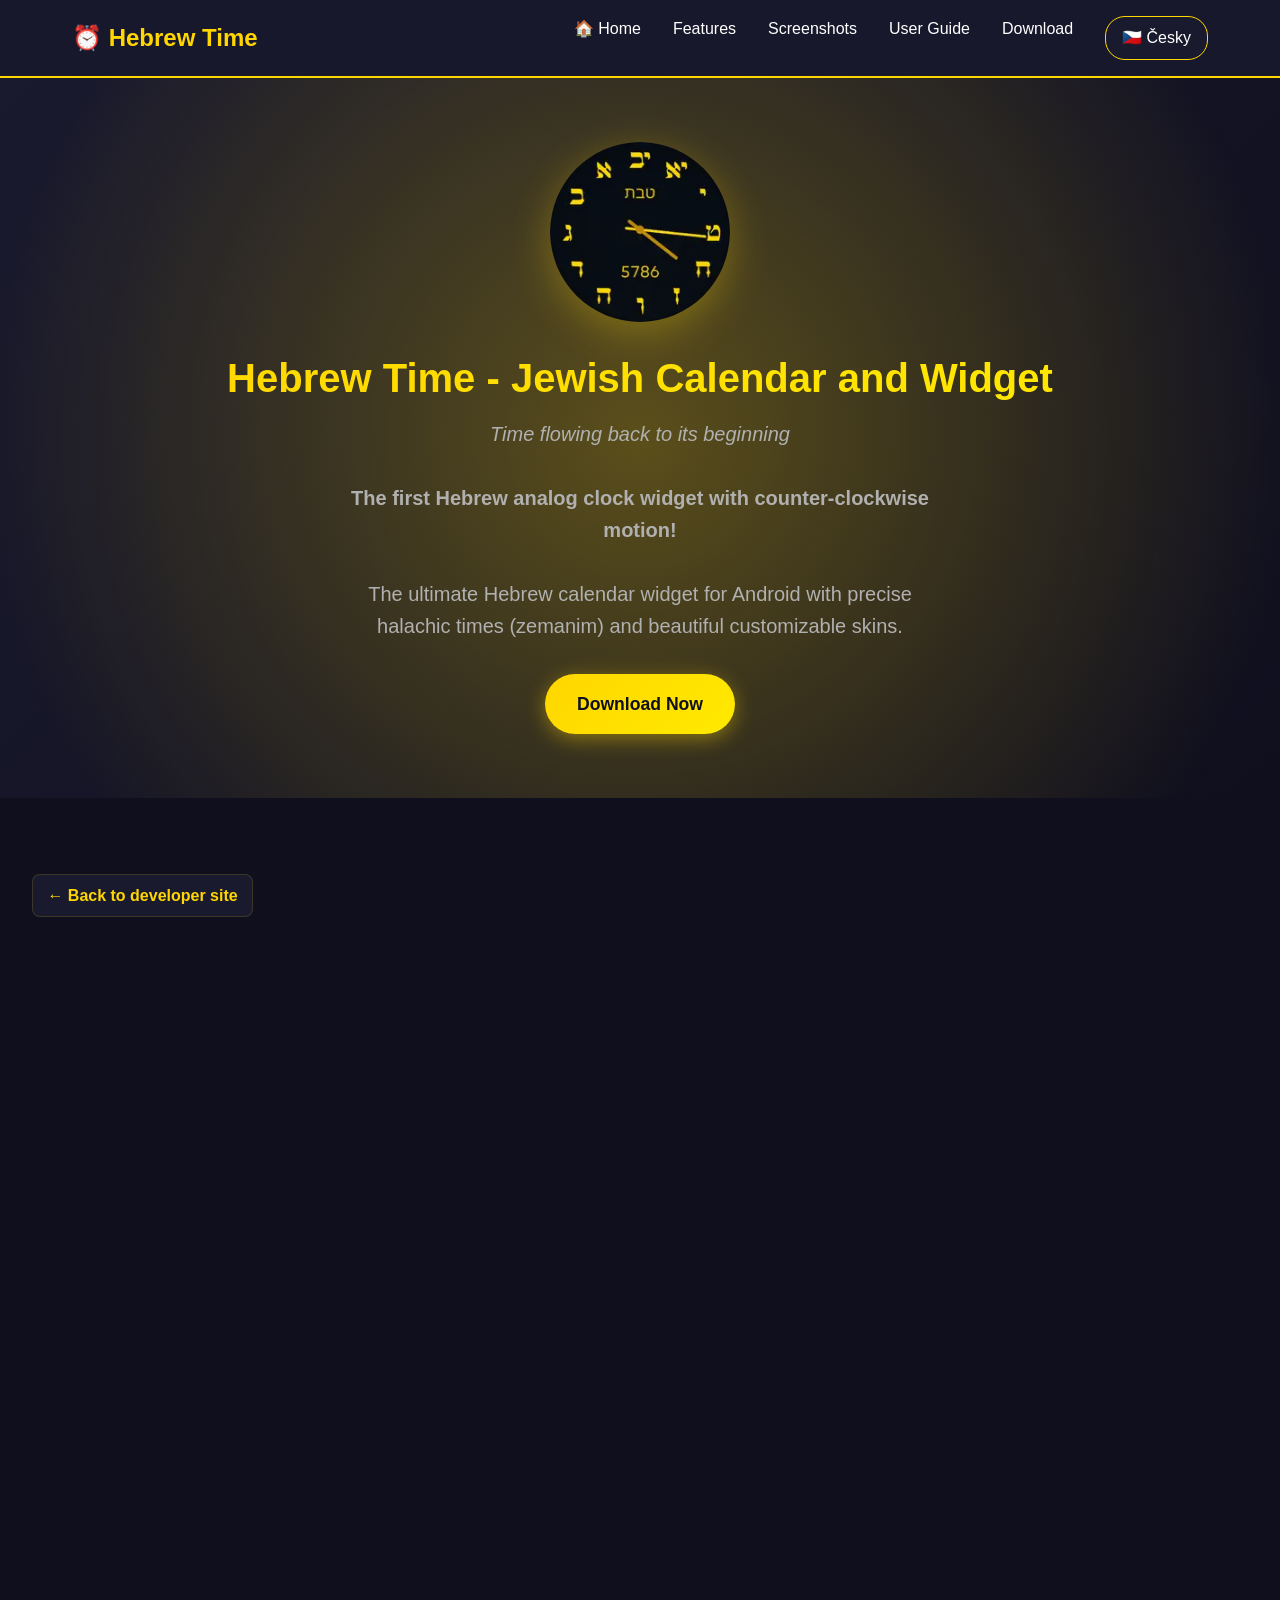
==== commit 7daeebec: "oddělení css, seo a židovská obec foto" ====
--- a/public/index.html
+++ b/public/index.html
@@ -4,6 +4,13 @@
 <head>
     <meta charset="UTF-8">
     <meta name="viewport" content="width=device-width, initial-scale=1.0">
+    <meta http-equiv="content-language" content="en">
+
+    <!-- Favicons -->
+    <link rel="icon" type="image/x-icon" href="/favicon.ico">
+    <link rel="icon" type="image/png" sizes="32x32" href="/favicon-32x32.png">
+    <link rel="icon" type="image/png" sizes="16x16" href="/favicon-16x16.png">
+    <link rel="apple-touch-icon" sizes="180x180" href="/apple-touch-icon.png">
 
     <link rel="preload" as="image" href="assets/logo.webp">
     <!-- Google tag (gtag.js) -->
@@ -15,14 +22,62 @@
         gtag('config', 'G-9661F67W99');
     </script>
     <meta name="description"
-        content="Hebrew Time - An innovative Android widget with Hebrew calendar, analog clock with Hebrew numerals, and precise halachic times (zemanim)">
+        content="Hebrew Time - Android widget with Hebrew calendar, Jewish calendar, Hebrew clock with counter-clockwise motion. Display Jewish date, Hebrew date, and precise halachic times (zemanim).">
     <meta name="keywords"
-        content="Hebrew calendar, Jewish calendar, zemanim, halachic times, Hebrew widget, Android, Shabbat times">
+        content="Hebrew Time, Hebrew clock, Hebrew calendar, Jewish calendar, Jewish date, Hebrew date, zemanim, halachic times, Hebrew widget, Android, Shabbat times, counter-clockwise clock">
     <meta name="author" content="Eliáš Sidon">
+
+    <!-- Canonical & Hreflang -->
+    <link rel="canonical" href="https://hebrewtime.szidon.com/index.html">
+    <link rel="alternate" hreflang="en" href="https://hebrewtime.szidon.com/index.html">
+    <link rel="alternate" hreflang="cs" href="https://hebrewtime.szidon.com/index-cs.html">
+    <link rel="alternate" hreflang="x-default" href="https://hebrewtime.szidon.com/index.html">
+
+    <!-- Open Graph / Facebook -->
+    <meta property="og:type" content="website">
+    <meta property="og:url" content="https://hebrewtime.szidon.com/">
+    <meta property="og:title" content="Hebrew Time - Hebrew Clock & Jewish Calendar Widget for Android">
+    <meta property="og:description" content="Android widget with Hebrew calendar, Jewish calendar, and Hebrew clock with counter-clockwise motion. Display Jewish date, Hebrew date, and precise halachic times (zemanim).">
+    <meta property="og:image" content="https://hebrewtime.szidon.com/assets/og-image.webp">
+    <meta property="og:image:width" content="1200">
+    <meta property="og:image:height" content="630">
+    <meta property="og:site_name" content="Hebrew Time">
+    <meta property="og:locale" content="en_US">
+
+    <!-- Twitter Card -->
+    <meta name="twitter:card" content="summary_large_image">
+    <meta name="twitter:title" content="Hebrew Time - Hebrew Clock & Jewish Calendar Widget for Android">
+    <meta name="twitter:description" content="Android widget with Hebrew calendar, Jewish calendar, and Hebrew clock with counter-clockwise motion.">
+    <meta name="twitter:image" content="https://hebrewtime.szidon.com/assets/og-image.webp">
+
     <link rel="alternate" href="android-app://com.hebrewtime.app.balicek/https/hebrewtime.szidon.com">
-    <title>Hebrew Time - Hebrew Calendar Widget for Android</title>
+    <title>Hebrew Time - Hebrew Clock & Jewish Calendar Widget for Android</title>
     <link rel="stylesheet" href="css/base.css">
     <link rel="stylesheet" href="css/main.css">
+
+    <!-- Schema.org JSON-LD -->
+    <script type="application/ld+json">
+    {
+      "@context": "https://schema.org",
+      "@type": "MobileApplication",
+      "name": "Hebrew Time",
+      "description": "Android widget with Hebrew calendar, Jewish calendar, and Hebrew clock with counter-clockwise motion. Display Jewish date, Hebrew date, and precise halachic times (zemanim).",
+      "operatingSystem": "Android",
+      "applicationCategory": "LifestyleApplication",
+      "offers": {
+        "@type": "Offer",
+        "price": "0",
+        "priceCurrency": "USD"
+      },
+      "author": {
+        "@type": "Person",
+        "name": "Eliáš Sidon"
+      },
+      "inLanguage": ["en", "cs"],
+      "url": "https://hebrewtime.szidon.com",
+      "downloadUrl": "https://play.google.com/store/apps/details?id=com.hebrewtime.app"
+    }
+    </script>
 </head>
 
 <body>
@@ -48,7 +103,7 @@
             <div class="hero-icon">
                 <img src="assets/logo.webp" alt="Hebrew Time Logo" width="200" height="200" loading="eager">
             </div>
-            <h1>Hebrew Time</h1>
+            <h1>Hebrew Time - Jewish Calendar and Widget</h1>
             <p class="slogan hero-slogan">Time
                 flowing back to its beginning</p>
             <p class="hero-subtitle">The
@@ -66,12 +121,17 @@
     <section class="about-origin">
         <div class="container">
             <h2>The Story Behind the Widget</h2>
-            <p>My perception of time was shaped in the narrow alleys of Prague’s Josefov. As a member of the local
+            <p>My perception of time was shaped in the narrow alleys of Prague's Josefov. As a member of the local
                 Jewish community, I grew up listening to prayers in the Old-New Synagogue and looking up at the tower of
                 the Jewish Town Hall. I was always fascinated by the unique contrast of its two clocks: while the upper
                 ones measure time "conventionally," the lower dial with Hebrew numerals has been turning in
                 reverse—right to left—since 1764.</p>
 
+            <figure class="town-hall-photo">
+                <img src="assets/jewish-town-hall-prague.webp" alt="Jewish Town Hall in Prague with the famous Hebrew clock" loading="lazy">
+                <figcaption>The Jewish Town Hall in Prague with its unique Hebrew clock that runs counter-clockwise</figcaption>
+            </figure>
+
             <p>This "counter-clockwise" movement, mirroring the direction of the Hebrew script, has always symbolized to
                 me that time doesn't just slip away; it can also lead us back to our roots. When I started developing
                 apps, I wanted to translate this Prague magic into a modern form. My Android widget was thus created as
@@ -82,7 +142,7 @@
     <!-- Features Section -->
     <section id="features">
         <div class="container">
-            <h2>Features</h2>
+            <h2>Hebrew Time - Hebrew Calendar & Jewish Date Features</h2>
             <div class="features-grid">
                 <div class="feature-card">
                     <div class="feature-icon">🕐</div>
@@ -182,7 +242,7 @@
     <!-- User Guide Section -->
     <section id="guide" class="guide-section">
         <div class="container">
-            <h2>User Guide</h2>
+            <h2>Hebrew Time & Calendar User Guide</h2>
             <div class="guide-content">
 
                 <div class="guide-item">
@@ -231,7 +291,7 @@
                 </div>
 
                 <div class="guide-item">
-                    <h3>📅 Using the Calendar Tab</h3>
+                    <h3>📅 Using the Hebrew Calendar & Jewish Date Tab</h3>
                     <h4>Viewing the Hebrew Calendar</h4>
                     <p>The Calendar tab shows a full Hebrew calendar view with:</p>
                     <ul>
--- a/public/css/main.css
+++ b/public/css/main.css
@@ -118,12 +118,13 @@
 }
 
 .hero h1 {
-    font-size: 3rem;
+    font-size: 2.5rem;
     margin-bottom: 1rem;
     background: linear-gradient(135deg, var(--primary-color), var(--secondary-color));
     -webkit-background-clip: text;
     -webkit-text-fill-color: transparent;
     background-clip: text;
+    line-height: 1.2;
 }
 
 .hero p {
@@ -196,6 +197,44 @@
     color: var(--primary-color);
 }
 
+/* About Origin Section */
+.about-origin .container {
+    max-width: 800px;
+}
+
+.about-origin p {
+    font-size: 1.1rem;
+    line-height: 1.8;
+    color: var(--text-gray);
+    margin-bottom: 1.5rem;
+}
+
+/* Town Hall Photo */
+.town-hall-photo {
+    margin: 2.5rem 0;
+    text-align: center;
+}
+
+.town-hall-photo img {
+    width: 100%;
+    height: auto;
+    border-radius: 15px;
+    box-shadow: 0 10px 40px rgba(255, 214, 0, 0.2);
+    transition: transform 0.3s, box-shadow 0.3s;
+}
+
+.town-hall-photo img:hover {
+    transform: translateY(-5px);
+    box-shadow: 0 15px 50px rgba(255, 214, 0, 0.3);
+}
+
+.town-hall-photo figcaption {
+    margin-top: 1rem;
+    color: var(--text-gray);
+    font-size: 0.95rem;
+    font-style: italic;
+}
+
 /* Features Grid */
 .features-grid {
     display: grid;
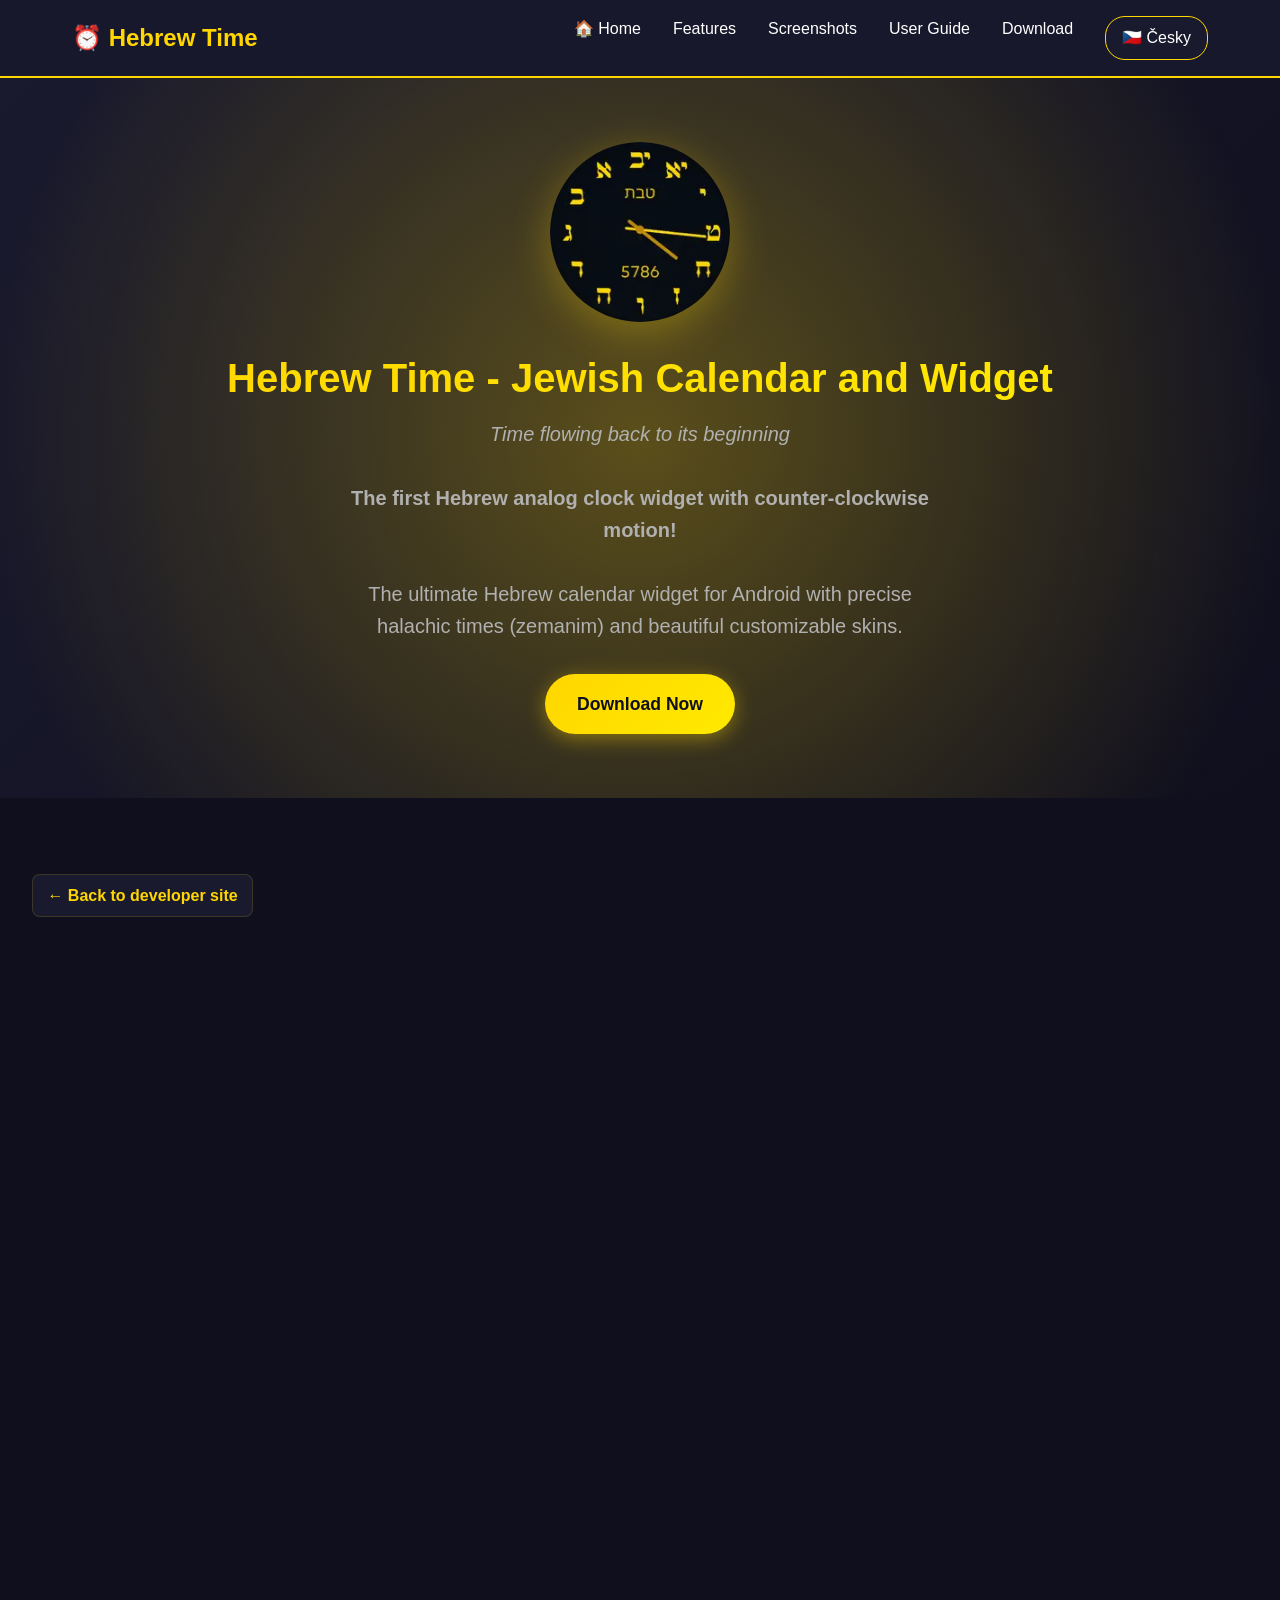
==== commit 10ca26b8: "uprava uvodniho textu ohledne maharala" ====
--- a/public/index.html
+++ b/public/index.html
@@ -133,9 +133,7 @@
             </figure>
 
             <p>This "counter-clockwise" movement, mirroring the direction of the Hebrew script, has always symbolized to
-                me that time doesn't just slip away; it can also lead us back to our roots. When I started developing
-                apps, I wanted to translate this Prague magic into a modern form. My Android widget was thus created as
-                a digital tribute to these famous clocks and the Prague Jewish community.</p>
+                me that time doesn't just slip away; it can also lead us back to our roots — to ancient Hebrew dates and the rhythm of the Jewish calendar. From the clock tower, you can see directly to the Old-New Synagogue, where the famous Rabbi Löw used to pray—and where, according to legend, he silenced the ticking of his Golem, a creature that had escaped control, by removing the mystical shem from its forehead. The Golem is said to still rest in the synagogue's attic to this day. This peculiar closeness of clocks and legends inspired me to translate Prague's magic into a modern form. My Android widget was thus created as a digital tribute to these famous clocks, legends, and the Prague Jewish community.</p>
         </div>
     </section>
 
